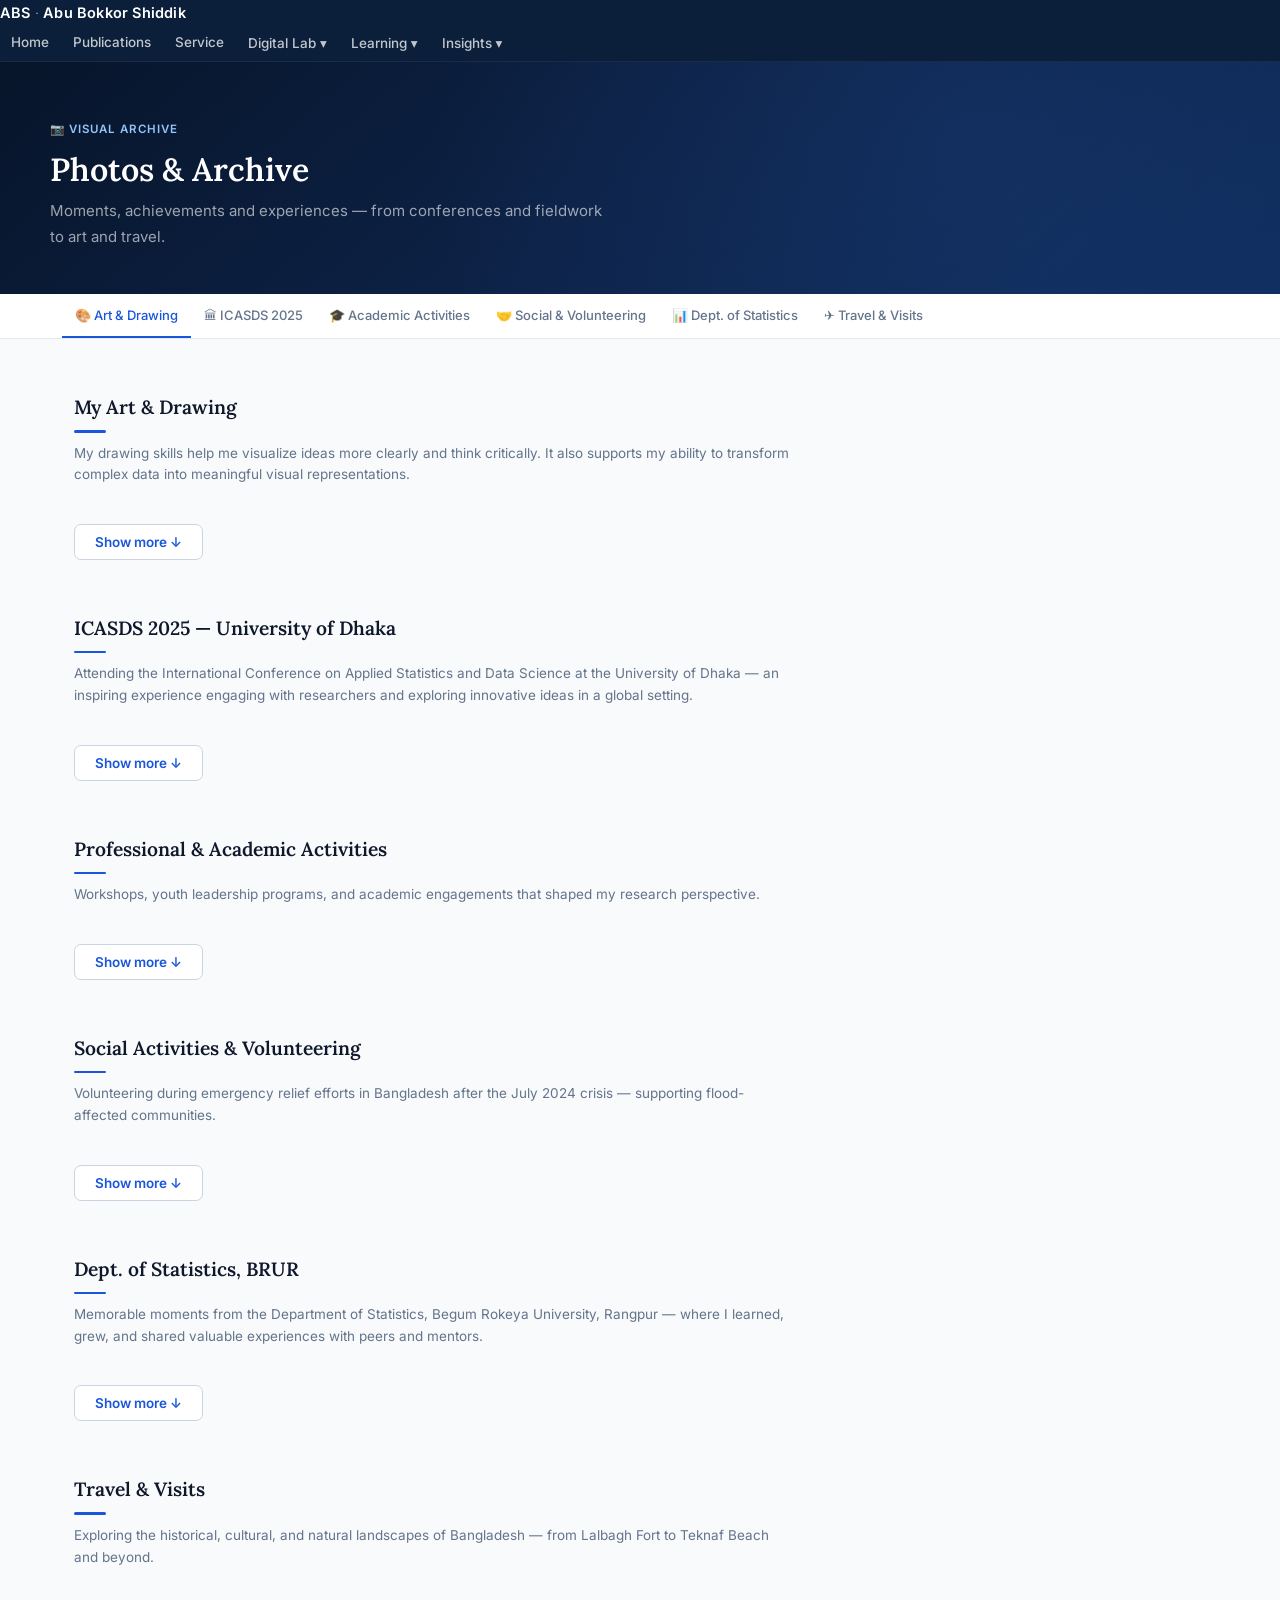
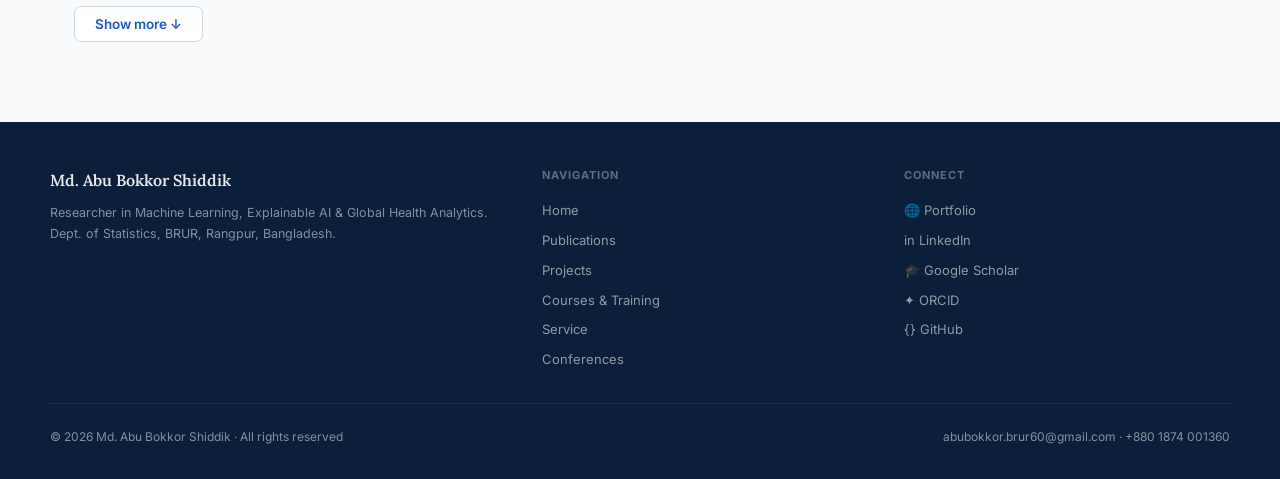
==== archive.html @ c5396ca5 "Update archive.html" ====
<!DOCTYPE html>
<html lang="en">
<head>
  <link rel="icon" type="image/png" href="https://raw.githubusercontent.com/abubokkorshiddik/AbuBokkorShiddik.abs798/main/abslogo.png">
  <link rel="apple-touch-icon" href="https://raw.githubusercontent.com/abubokkorshiddik/AbuBokkorShiddik.abs798/main/abslogo.png">
  <meta charset="UTF-8">
  <meta name="viewport" content="width=device-width, initial-scale=1.0">
  <meta name="description" content="Photos & Archive — Md. Abu Bokkor Shiddik. Moments, achievements and experiences.">
  <title>Archive | Md. Abu Bokkor Shiddik</title>
  <link rel="preconnect" href="https://fonts.googleapis.com">
  <link rel="preconnect" href="https://fonts.gstatic.com" crossorigin>
  <link href="https://fonts.googleapis.com/css2?family=Inter:wght@300;400;500;600;700&family=Lora:ital,wght@0,500;0,600;1,400&display=swap" rel="stylesheet">
  <style>
    *, *::before, *::after { box-sizing: border-box; margin: 0; padding: 0; }
    html { }

    :root {
      --navy: #0b1f3a;
      --blue: #1a56db;
      --blue-hover: #1648c0;
      --sky: #e8f0fe;
      --sky2: #d2e3fc;
      --text: #0f172a;
      --text2: #334155;
      --text3: #64748b;
      --border: #e2e8f0;
      --border2: #cbd5e1;
      --bg: #f8fafc;
      --white: #ffffff;
      --radius: 8px;
      --radius-lg: 14px;
      --shadow-sm: 0 1px 3px rgba(0,0,0,0.06), 0 1px 2px rgba(0,0,0,0.04);
      --shadow: 0 4px 16px rgba(0,0,0,0.08);
    }

    body {
      font-family: 'Inter', system-ui, -apple-system, sans-serif;
      color: var(--text);
      font-size: 15.5px;
      line-height: 1.75;
      background: var(--bg);
    }
    a { color: inherit; text-decoration: none; }

    /* ── NAVBAR ── */
    .navbar { background: var(--navy); position: sticky; top: 0; z-index: 9999; border-bottom: 1px solid rgba(255,255,255,0.06); }
    .nav-bar-inner { max-width: 1180px; margin: auto; padding: 0 24px; display: flex; align-items: center; height: 56px; }
    .nav-brand { font-size: 14.5px; font-weight: 600; color: #fff; letter-spacing: 0.2px; margin-right: auto; white-space: nowrap; }
    .nav-brand span { color: #93c5fd; font-weight: 300; }
    .nav-links { display: flex; align-items: center; gap: 2px; }
    .nav-links > a, .dropbtn {
      color: rgba(255,255,255,0.75); font-size: 13.5px; font-weight: 500; padding: 6px 11px;
      border-radius: 6px; border: none; background: none; cursor: pointer; font-family: inherit;
      transition: background 0.18s, color 0.18s; white-space: nowrap; display: flex; align-items: center; gap: 4px;
    }
    .nav-links > a:hover, .dropbtn:hover { color: #fff; background: rgba(255,255,255,0.09); }
    .dropdown { position: relative; }
    .dropdown-content {
      position: absolute; top: calc(100% + 6px); left: 0; background: #132444;
      border: 1px solid rgba(255,255,255,0.1); border-radius: 10px; min-width: 190px; padding: 6px;
      box-shadow: 0 12px 32px rgba(0,0,0,0.3); opacity: 0; visibility: hidden; transform: translateY(6px);
      transition: opacity 0.2s, transform 0.2s, visibility 0.2s; pointer-events: none; z-index: 9999;
    }
    .dropdown:hover .dropdown-content, .dropdown.active .dropdown-content {
      opacity: 1; visibility: visible; transform: translateY(0); pointer-events: auto;
    }
    .dropdown-content a {
      display: flex; align-items: center; gap: 8px; padding: 8px 12px;
      color: rgba(255,255,255,0.72); font-size: 13px; font-weight: 500; border-radius: 6px;
      transition: background 0.15s, color 0.15s;
    }
    .dropdown-content a:hover { background: rgba(255,255,255,0.08); color: #fff; }
    .hamburger { display: none; flex-direction: column; gap: 5px; background: none; border: none; cursor: pointer; padding: 7px; border-radius: 6px; margin-left: 10px; transition: background 0.2s; }
    .hamburger:hover { background: rgba(255,255,255,0.1); }
    .hamburger span { display: block; width: 21px; height: 2px; background: rgba(255,255,255,0.85); border-radius: 2px; transition: transform 0.28s, opacity 0.28s; }
    .hamburger.open span:nth-child(1) { transform: translateY(7px) rotate(45deg); }
    .hamburger.open span:nth-child(2) { opacity: 0; }
    .hamburger.open span:nth-child(3) { transform: translateY(-7px) rotate(-45deg); }
    .nav-drawer { display: none; background: #0d1c38; border-top: 1px solid rgba(255,255,255,0.07); overflow: hidden; max-height: 0; transition: max-height 0.38s cubic-bezier(0.4,0,0.2,1); }
    .nav-drawer.open { max-height: 700px; }
    .drawer-inner { padding: 8px 0 16px; }
    .drawer-link { display: block; color: rgba(255,255,255,0.78); font-size: 15px; font-weight: 500; padding: 11px 24px; transition: background 0.15s, color 0.15s; }
    .drawer-link:hover { background: rgba(255,255,255,0.06); color: #fff; }
    .drawer-section-label { font-size: 10.5px; font-weight: 700; text-transform: uppercase; letter-spacing: 1.2px; color: rgba(255,255,255,0.3); padding: 14px 24px 4px; }
    .drawer-sub .drawer-link { padding-left: 38px; font-size: 14px; color: rgba(255,255,255,0.58); }
    .drawer-divider { height: 1px; background: rgba(255,255,255,0.06); margin: 4px 0; }
    @media (max-width: 900px) { .nav-links { display: none; } .hamburger { display: flex; } .nav-drawer { display: block; } }

    /* ── PAGE HEADER ── */
    .page-hero {
      background: linear-gradient(140deg, #07152a 0%, #0d2247 50%, #0f2d5c 100%);
      color: white; padding: 52px 24px 44px; position: relative; overflow: hidden;
    }
    .page-hero::before {
      content: ''; position: absolute; inset: 0;
      background: radial-gradient(circle at 75% 30%, rgba(59,130,246,0.1) 0%, transparent 55%);
      pointer-events: none;
    }
    .page-hero-inner { max-width: 1180px; margin: auto; position: relative; }
    .page-hero-label {
      display: inline-flex; align-items: center; gap: 7px;
      font-size: 11.5px; font-weight: 600; letter-spacing: 1px; text-transform: uppercase;
      color: #93c5fd; margin-bottom: 12px;
    }
    .page-hero h1 { font-family: 'Lora', serif; font-size: 2rem; font-weight: 600; line-height: 1.2; margin-bottom: 8px; }
    .page-hero p { font-size: 15px; color: rgba(255,255,255,0.6); max-width: 560px; }

    /* ── TOC TABS ── */
    .toc-bar { background: var(--white); border-bottom: 1px solid var(--border); position: sticky; top: 56px; z-index: 100; }
    .toc-inner { max-width: 1180px; margin: auto; padding: 0 12px; display: flex; gap: 0; overflow-x: auto; scrollbar-width: none; -webkit-overflow-scrolling: touch; }
    .toc-inner::-webkit-scrollbar { display: none; }
    .toc-tab {
      display: inline-flex; align-items: center; gap: 5px; padding: 11px 13px;
      font-size: 13px; font-weight: 500; color: var(--text3); border-bottom: 2.5px solid transparent;
      white-space: nowrap; cursor: pointer; transition: color 0.18s, border-color 0.18s; background: none; border-top: none; border-left: none; border-right: none;
      font-family: inherit; -webkit-tap-highlight-color: transparent; min-height: 44px; user-select: none;
    }
    .toc-tab:hover { color: var(--blue); }
    .toc-tab.active { color: var(--blue); border-bottom-color: var(--blue); }
    @media (max-width: 600px) { .toc-tab { font-size: 11.5px; padding: 10px 10px; gap: 3px; } }

    /* ── MAIN ── */
    .page-body { max-width: 1180px; margin: 0 auto; padding: 0 24px 80px; }

    /* ── SECTION ── */
    .gallery-section { padding: 52px 0 0; }
    .section-head { margin-bottom: 10px; }
    .section-head h2 { font-family: 'Lora', serif; font-size: 1.2rem; font-weight: 600; color: var(--text); position: relative; padding-bottom: 8px; display: inline-block; }
    .section-head h2::after { content: ''; position: absolute; bottom: 0; left: 0; width: 32px; height: 2.5px; background: var(--blue); border-radius: 2px; }
    .section-desc { font-size: 13.5px; color: var(--text3); margin-top: 10px; margin-bottom: 20px; max-width: 720px; line-height: 1.6; }

    /* ── PHOTO GRID ── */
    .photo-grid {
      display: grid;
      grid-template-columns: repeat(4, 1fr);
      gap: 14px;
    }
    @media (max-width: 1024px) { .photo-grid { grid-template-columns: repeat(3, 1fr); } }
    @media (max-width: 700px)  { .photo-grid { grid-template-columns: repeat(2, 1fr); } }
    @media (max-width: 420px)  { .photo-grid { grid-template-columns: 1fr; } }

    /* ── PHOTO CARD ── */
    .photo-card {
      background: var(--white);
      border: 1px solid var(--border);
      border-radius: var(--radius);
      overflow: hidden;
      box-shadow: var(--shadow-sm);
      cursor: pointer;
      transition: transform 0.22s, box-shadow 0.22s, border-color 0.22s;
      /* hidden by default — JS controls visibility */
      display: none;
    }
    .photo-card.visible { display: block; }
    .photo-card:hover { transform: translateY(-3px); box-shadow: var(--shadow); border-color: var(--border2); }

    /* Image wrapper — keeps aspect ratio, shows skeleton while loading */
    .img-wrap {
      position: relative;
      width: 100%;
      padding-top: 72%; /* 4:3 ratio */
      background: #f1f5f9;
      overflow: hidden;
    }
    .img-wrap::before {
      /* skeleton shimmer */
      content: '';
      position: absolute;
      inset: 0;
      background: linear-gradient(90deg, #f1f5f9 25%, #e2e8f0 50%, #f1f5f9 75%);
      background-size: 200% 100%;
      animation: shimmer 1.4s infinite;
      z-index: 1;
    }
    .img-wrap.loaded::before { display: none; }
    @keyframes shimmer { 0% { background-position: 200% 0; } 100% { background-position: -200% 0; } }

    .img-wrap img {
      position: absolute;
      inset: 0;
      width: 100%;
      height: 100%;
      object-fit: cover;
      display: block;
      opacity: 0;
      transition: opacity 0.35s;
      z-index: 2;
    }
    .img-wrap img.loaded { opacity: 1; }

    .photo-caption {
      padding: 10px 12px;
      font-size: 12px;
      color: var(--text3);
      line-height: 1.5;
      border-top: 1px solid var(--border);
    }

    /* ── SHOW MORE BUTTON ── */
    .show-more-wrap { margin-top: 18px; display: flex; align-items: center; gap: 14px; }
    .show-more-btn {
      display: inline-flex; align-items: center; gap: 7px;
      background: var(--white); border: 1px solid var(--border2); color: var(--blue);
      font-size: 13.5px; font-weight: 600; padding: 9px 20px; border-radius: 7px;
      cursor: pointer; font-family: inherit; transition: background 0.18s, border-color 0.18s;
    }
    .show-more-btn:hover { background: var(--sky); border-color: #93c5fd; }
    .photo-count-label { font-size: 12.5px; color: var(--text3); }

    /* ── LIGHTBOX ── */
    #lightbox {
      position: fixed; inset: 0;
      background: rgba(5, 10, 20, 0.96);
      display: none; align-items: center; justify-content: center;
      flex-direction: column; z-index: 99999; padding: 20px;
      backdrop-filter: blur(4px);
    }
    #lightbox.open { display: flex; }
    .lb-img-wrap { position: relative; max-width: min(92vw, 900px); max-height: 80vh; }
    #lightbox-img { display: block; max-width: 100%; max-height: 80vh; border-radius: 10px; object-fit: contain; }
    #lightbox-caption { margin-top: 14px; font-size: 13px; color: rgba(255,255,255,0.55); text-align: center; max-width: 560px; line-height: 1.5; }
    .lb-close {
      position: absolute; top: -14px; right: -14px;
      width: 32px; height: 32px; border-radius: 50%;
      background: rgba(255,255,255,0.12); border: 1px solid rgba(255,255,255,0.2);
      color: #fff; font-size: 15px; font-weight: 600; cursor: pointer;
      display: flex; align-items: center; justify-content: center;
      transition: background 0.18s;
    }
    .lb-close:hover { background: rgba(220,38,38,0.7); }
    .lb-nav {
      position: absolute; top: 50%; transform: translateY(-50%);
      width: 40px; height: 40px; border-radius: 50%;
      background: rgba(255,255,255,0.1); border: 1px solid rgba(255,255,255,0.15);
      color: #fff; font-size: 18px; cursor: pointer; display: flex; align-items: center; justify-content: center;
      transition: background 0.18s;
    }
    .lb-nav:hover { background: rgba(255,255,255,0.2); }
    .lb-prev { left: -56px; }
    .lb-next { right: -56px; }
    @media (max-width: 600px) { .lb-prev { left: 4px; } .lb-next { right: 4px; } .lb-close { top: 4px; right: 4px; position: fixed; } }

    /* ── FOOTER ── */
    footer { background: var(--navy); color: rgba(255,255,255,0.5); padding: 44px 24px 32px; margin-top: 0; }
    .footer-inner { max-width: 1180px; margin: auto; display: grid; grid-template-columns: 1.4fr 1fr 1fr; gap: 36px; padding-bottom: 32px; border-bottom: 1px solid rgba(255,255,255,0.07); }
    .footer-col-title { font-size: 11px; font-weight: 700; text-transform: uppercase; letter-spacing: 1px; color: rgba(255,255,255,0.35); margin-bottom: 14px; }
    .footer-name { font-family: 'Lora', serif; font-size: 16px; font-weight: 600; color: rgba(255,255,255,0.9); margin-bottom: 8px; }
    .footer-desc { font-size: 12.5px; line-height: 1.7; }
    .footer-nav-links, .footer-social-links { display: flex; flex-direction: column; gap: 7px; }
    .footer-nav-links a, .footer-social-links a { font-size: 13px; color: rgba(255,255,255,0.55); transition: color 0.15s; }
    .footer-nav-links a:hover { color: rgba(255,255,255,0.9); }
    .footer-social-links a:hover { color: #93c5fd; }
    .footer-bottom { max-width: 1180px; margin: 22px auto 0; display: flex; justify-content: space-between; align-items: center; flex-wrap: wrap; gap: 8px; }
    .footer-bottom p { font-size: 12px; }
    @media (max-width: 1024px) { .footer-inner { grid-template-columns: 1fr 1fr; } }
    @media (max-width: 600px) { .footer-inner { grid-template-columns: 1fr; } .footer-bottom { flex-direction: column; text-align: center; } }
  </style>
</head>
<body>

<!-- ═══ NAVBAR ═══ -->
<nav class="navbar">
  <div class="nav-inner">
      <div class="nav-brand">
      <a href="contact.html" style="color:white;">
        ABS<span> · </span>Abu Bokkor Shiddik
      </a>
    </div>
    <div class="nav-links">
      <a href="home.html">Home</a>
      <a href="publications.html">Publications</a>
      <a href="service.html">Service</a>
      <div class="dropdown">
        <button class="dropbtn">Digital Lab ▾</button>
        <div class="dropdown-content">
          <a href="projects.html">⚗ Projects</a>
          <a href="data-code.html">💾 Data &amp; Code</a>
          <a href="game.html">🎮 Games</a>
        </div>
      </div>
      <div class="dropdown">
        <button class="dropbtn">Learning ▾</button>
        <div class="dropdown-content">
          <a href="courses.html">🎓 Courses &amp; Training</a>
          <a href="conference-and-workshop.html">🏛 Conferences &amp; Workshops</a>
        </div>
      </div>
      <div class="dropdown">
        <button class="dropbtn">Insights ▾</button>
        <div class="dropdown-content">
          <a href="insights.html">✍ Posts</a>
          <a href="videos.html">▶ Videos</a>
          <a href="archive.html">📷 Photos &amp; Archive</a>
        </div>
      </div>
    </div>
    <button class="hamburger" id="hamburger" aria-label="Toggle menu">
      <span></span><span></span><span></span>
    </button>
  </div>
  <div class="nav-drawer" id="nav-drawer">
    <div class="drawer-inner">
      <a class="drawer-link" href="home.html">Home</a>
      <a class="drawer-link" href="publications.html">Publications</a>
      <a class="drawer-link" href="service.html">Service</a>
      <div class="drawer-div"></div>
      <div class="drawer-sec">Digital Lab</div>
      <div class="drawer-sub">
        <a class="drawer-link" href="projects.html">Projects</a>
        <a class="drawer-link" href="data-code.html">Data &amp; Code</a>
<a class="drawer-link" href="game.html">🎮 Games</a>
        
      </div>
      <div class="drawer-div"></div>
      <div class="drawer-sec">Learning &amp; Events</div>
      <div class="drawer-sub">
        <a class="drawer-link" href="courses.html">Courses &amp; Training</a>
        <a class="drawer-link" href="conference-and-workshop.html">Conferences &amp; Workshops</a>
      </div>
      <div class="drawer-div"></div>
      <div class="drawer-sec">Insights</div>
      <div class="drawer-sub">
        <a class="drawer-link" href="insights.html">Posts</a>
        <a class="drawer-link" href="videos.html">Videos</a>
        <a class="drawer-link" href="archive.html">Photos &amp; Archive</a>
      </div>
    </div>
  </div>
</nav>


<!-- PAGE HERO -->
<div class="page-hero">
  <div class="page-hero-inner">
    <div class="page-hero-label">📷 Visual Archive</div>
    <h1>Photos &amp; Archive</h1>
    <p>Moments, achievements and experiences — from conferences and fieldwork to art and travel.</p>
  </div>
</div>

<!-- TOC TABS -->
<div class="toc-bar">
  <div class="toc-inner">
    <button class="toc-tab active" data-target="art">🎨 Art &amp; Drawing</button>
    <button class="toc-tab" data-target="conference">🏛 ICASDS 2025</button>
    <button class="toc-tab" data-target="academic">🎓 Academic Activities</button>
    <button class="toc-tab" data-target="social">🤝 Social &amp; Volunteering</button>
    <button class="toc-tab" data-target="stat">📊 Dept. of Statistics</button>
    <button class="toc-tab" data-target="travel">✈ Travel &amp; Visits</button>
  </div>
</div>

<!-- LIGHTBOX -->
<div id="lightbox">
  <div class="lb-img-wrap">
    <button class="lb-close" id="lb-close">✕</button>
    <button class="lb-nav lb-prev" id="lb-prev">‹</button>
    <img id="lightbox-img" src="" alt="">
    <button class="lb-nav lb-next" id="lb-next">›</button>
  </div>
  <div id="lightbox-caption"></div>
</div>

<!-- ════ MAIN ════ -->
<div class="page-body">

  <!-- ART -->
  <div class="gallery-section" id="art">
    <div class="section-head"><h2>My Art &amp; Drawing</h2></div>
    <p class="section-desc">My drawing skills help me visualize ideas more clearly and think critically. It also supports my ability to transform complex data into meaningful visual representations.</p>
    <div class="photo-grid" id="grid-art">
      <div class="photo-card" data-src="https://github.com/user-attachments/assets/f58caf27-92bb-40c7-a70c-789c85ff52ac" data-caption="A collection of my artworks presented together, reflecting my creative journey."><div class="img-wrap"><img data-src="https://github.com/user-attachments/assets/f58caf27-92bb-40c7-a70c-789c85ff52ac" alt="Art collection"></div><div class="photo-caption">A collection of my artworks, reflecting my creative journey.</div></div>
      <div class="photo-card" data-src="https://github.com/user-attachments/assets/c17f783c-0836-435f-a81b-85e2973901d8" data-caption="My artworks displayed at an art exhibition, showcasing my passion for visual storytelling."><div class="img-wrap"><img data-src="https://github.com/user-attachments/assets/c17f783c-0836-435f-a81b-85e2973901d8" alt="Art exhibition"></div><div class="photo-caption">Artworks at an exhibition — visual storytelling.</div></div>
      <div class="photo-card" data-src="https://github.com/user-attachments/assets/fa0f9e8d-51b3-4389-af4c-db37f8de9278" data-caption="Interior view of an opera house, focusing on structure and depth."><div class="img-wrap"><img data-src="https://github.com/user-attachments/assets/fa0f9e8d-51b3-4389-af4c-db37f8de9278" alt="Opera house sketch"></div><div class="photo-caption">Opera house interior — structure and depth.</div></div>
      <div class="photo-card" data-src="https://github.com/user-attachments/assets/f1d33453-810b-4374-b11a-6e66a73538db" data-caption="Sketch of the Taj Mahal, inspired by symmetry and architecture."><div class="img-wrap"><img data-src="https://github.com/user-attachments/assets/f1d33453-810b-4374-b11a-6e66a73538db" alt="Taj Mahal sketch"></div><div class="photo-caption">Taj Mahal — symmetry and architecture.</div></div>
      <div class="photo-card" data-src="https://github.com/user-attachments/assets/ed3f8ee7-904f-4d0f-aee5-40188eb6c3a8" data-caption="Street scene inspired by London, capturing urban life."><div class="img-wrap"><img data-src="https://github.com/user-attachments/assets/ed3f8ee7-904f-4d0f-aee5-40188eb6c3a8" alt="London street"></div><div class="photo-caption">London street scene — urban life.</div></div>
      <div class="photo-card" data-src="https://github.com/user-attachments/assets/3e09d7c8-17eb-4053-8111-90a92cae811e" data-caption="Lighthouse symbolizing solitude and waiting."><div class="img-wrap"><img data-src="https://github.com/user-attachments/assets/3e09d7c8-17eb-4053-8111-90a92cae811e" alt="Lighthouse"></div><div class="photo-caption">Lighthouse — solitude and waiting.</div></div>
      <div class="photo-card" data-src="https://github.com/user-attachments/assets/9a516bbb-546d-4bd9-b212-bb05fd2aae56" data-caption="Rural house in Bangladesh beside a river."><div class="img-wrap"><img data-src="https://github.com/user-attachments/assets/9a516bbb-546d-4bd9-b212-bb05fd2aae56" alt="Rural house"></div><div class="photo-caption">Rural house in Bangladesh beside a river.</div></div>
      <div class="photo-card" data-src="https://github.com/user-attachments/assets/961d6556-4a16-4139-9837-0a1316914d14" data-caption="Abandoned house, showing fading memories."><div class="img-wrap"><img data-src="https://github.com/user-attachments/assets/961d6556-4a16-4139-9837-0a1316914d14" alt="Abandoned house"></div><div class="photo-caption">Abandoned house — fading memories.</div></div>
      <div class="photo-card" data-src="https://github.com/user-attachments/assets/f4efa897-dff5-4eec-bae9-d4a6ee5e28db" data-caption="Detailed street lantern focusing on light and shadow."><div class="img-wrap"><img data-src="https://github.com/user-attachments/assets/f4efa897-dff5-4eec-bae9-d4a6ee5e28db" alt="Street lantern"></div><div class="photo-caption">Street lantern — light and shadow.</div></div>
      <div class="photo-card" data-src="https://github.com/user-attachments/assets/300ffcf3-83af-4849-9726-4c182c499856" data-caption="Lighthouse under moonlight, showing calm beauty."><div class="img-wrap"><img data-src="https://github.com/user-attachments/assets/300ffcf3-83af-4849-9726-4c182c499856" alt="Lighthouse moonlight"></div><div class="photo-caption">Lighthouse under moonlight.</div></div>
      <div class="photo-card" data-src="https://github.com/user-attachments/assets/9b467720-8d41-401d-ba9a-0efb037a9b48" data-caption="Hunter's wooden house in a forest, drawn from imagination."><div class="img-wrap"><img data-src="https://github.com/user-attachments/assets/9b467720-8d41-401d-ba9a-0efb037a9b48" alt="Forest house"></div><div class="photo-caption">Hunter's wooden house — drawn from imagination.</div></div>
      <div class="photo-card" data-src="https://github.com/user-attachments/assets/dc4081b3-6d4e-4727-acd5-2b6c735728d8" data-caption="Jatiya Sangsad Bhaban, one of the largest legislative complexes."><div class="img-wrap"><img data-src="https://github.com/user-attachments/assets/dc4081b3-6d4e-4727-acd5-2b6c735728d8" alt="Jatiya Sangsad Bhaban"></div><div class="photo-caption">Jatiya Sangsad Bhaban.</div></div>
      <div class="photo-card" data-src="https://github.com/user-attachments/assets/e73aa1f8-58c8-481c-99db-287185a6d822" data-caption="Art for Pohela Boishakh, using cultural themes."><div class="img-wrap"><img data-src="https://github.com/user-attachments/assets/e73aa1f8-58c8-481c-99db-287185a6d822" alt="Pohela Boishakh art"></div><div class="photo-caption">Art for Pohela Boishakh.</div></div>
      <div class="photo-card" data-src="https://github.com/user-attachments/assets/0f0f38b1-b9f6-42f5-acc7-9bac55480ed1" data-caption="Art competition organized by Bishwa Sahitya Kendra."><div class="img-wrap"><img data-src="https://github.com/user-attachments/assets/0f0f38b1-b9f6-42f5-acc7-9bac55480ed1" alt="Art competition"></div><div class="photo-caption">Art competition — Bishwa Sahitya Kendra.</div></div>
    </div>
    <div class="show-more-wrap">
      <button class="show-more-btn" data-grid="grid-art" data-step="4">Show more ↓</button>
      <span class="photo-count-label" id="count-art"></span>
    </div>
  </div>

  <!-- ICASDS CONFERENCE -->
  <div class="gallery-section" id="conference">
    <div class="section-head"><h2>ICASDS 2025 — University of Dhaka</h2></div>
    <p class="section-desc">Attending the International Conference on Applied Statistics and Data Science at the University of Dhaka — an inspiring experience engaging with researchers and exploring innovative ideas in a global setting.</p>
    <div class="photo-grid" id="grid-conference">
      <div class="photo-card" data-src="https://github.com/user-attachments/assets/a018d3b2-c0d4-4ad9-bf37-0830107b3e78" data-caption="A memorable group photo with fellow participants, capturing the spirit of collaboration."><div class="img-wrap"><img data-src="https://github.com/user-attachments/assets/a018d3b2-c0d4-4ad9-bf37-0830107b3e78" alt="Group photo ICASDS"></div><div class="photo-caption">Group photo — spirit of collaboration.</div></div>
      <div class="photo-card" data-src="https://github.com/user-attachments/assets/7efc5424-1858-4fd5-ba77-dada434175a0" data-caption="With our research team from the Department of Statistics, BRUR."><div class="img-wrap"><img data-src="https://github.com/user-attachments/assets/7efc5424-1858-4fd5-ba77-dada434175a0" alt="Research team BRUR"></div><div class="photo-caption">Research team from Dept. of Statistics, BRUR.</div></div>
      <div class="photo-card" data-src="https://github.com/user-attachments/assets/c2da5c9e-7de5-40c9-8a45-c6d363c8970f" data-caption="Engaging in meaningful discussions and networking with global researchers."><div class="img-wrap"><img data-src="https://github.com/user-attachments/assets/c2da5c9e-7de5-40c9-8a45-c6d363c8970f" alt="Networking"></div><div class="photo-caption">Networking with global researchers.</div></div>
      <div class="photo-card" data-src="https://github.com/user-attachments/assets/efb214e0-1201-4591-b4d8-5a5d71a959bf" data-caption="Thoughtful discussions on diverse research ideas and methodologies."><div class="img-wrap"><img data-src="https://github.com/user-attachments/assets/efb214e0-1201-4591-b4d8-5a5d71a959bf" alt="Research discussion"></div><div class="photo-caption">Discussing research ideas and methodologies.</div></div>
      <div class="photo-card" data-src="https://github.com/user-attachments/assets/7f435a7d-a90f-40b3-a3b9-64446477e85b" data-caption="Presenting research work during the poster session."><div class="img-wrap"><img data-src="https://github.com/user-attachments/assets/7f435a7d-a90f-40b3-a3b9-64446477e85b" alt="Poster session"></div><div class="photo-caption">Poster presentation session.</div></div>
      <div class="photo-card" data-src="https://github.com/user-attachments/assets/78755250-f12d-4de9-8aeb-817db24f2fa7" data-caption="An engaging moment during poster presentation and academic exchange."><div class="img-wrap"><img data-src="https://github.com/user-attachments/assets/78755250-f12d-4de9-8aeb-817db24f2fa7" alt="Academic exchange"></div><div class="photo-caption">Academic exchange at poster presentation.</div></div>
      <div class="photo-card" data-src="https://github.com/user-attachments/assets/dd29ba96-9a6f-429c-ba12-342eaefed77b" data-caption="An engaging moment during poster presentation."><div class="img-wrap"><img data-src="https://github.com/user-attachments/assets/dd29ba96-9a6f-429c-ba12-342eaefed77b" alt="Poster presentation"></div><div class="photo-caption">Poster presentation moment.</div></div>
      <div class="photo-card" data-src="https://github.com/user-attachments/assets/9f9ba732-c817-4ecd-9f1e-d533f48a356a" data-caption="Academic exchange at ICASDS 2025."><div class="img-wrap"><img data-src="https://github.com/user-attachments/assets/9f9ba732-c817-4ecd-9f1e-d533f48a356a" alt="ICASDS exchange"></div><div class="photo-caption">Academic exchange, ICASDS 2025.</div></div>
      <div class="photo-card" data-src="https://github.com/user-attachments/assets/570334a3-2740-40af-95b9-adcfa8160959" data-caption="Poster presentation and academic discussion."><div class="img-wrap"><img data-src="https://github.com/user-attachments/assets/570334a3-2740-40af-95b9-adcfa8160959" alt="Discussion"></div><div class="photo-caption">Poster presentation discussion.</div></div>
      <div class="photo-card" data-src="https://github.com/user-attachments/assets/2c079f2b-8eae-40b9-bd92-96e575381beb" data-caption="Another engaging moment during poster presentation."><div class="img-wrap"><img data-src="https://github.com/user-attachments/assets/2c079f2b-8eae-40b9-bd92-96e575381beb" alt="Poster moment"></div><div class="photo-caption">Poster session — academic atmosphere.</div></div>
      <div class="photo-card" data-src="https://github.com/user-attachments/assets/eb3c1cda-cd2c-46c5-897a-3b9b643ba8a2" data-caption="A photo capturing the collaborative and academic atmosphere."><div class="img-wrap"><img data-src="https://github.com/user-attachments/assets/eb3c1cda-cd2c-46c5-897a-3b9b643ba8a2" alt="Collaborative atmosphere"></div><div class="photo-caption">Collaborative and academic atmosphere.</div></div>
      <div class="photo-card" data-src="https://github.com/user-attachments/assets/b0e51715-6a58-4794-9f58-bcb0750b836b" data-caption="Team photo from the second day of the conference."><div class="img-wrap"><img data-src="https://github.com/user-attachments/assets/b0e51715-6a58-4794-9f58-bcb0750b836b" alt="Team day 2"></div><div class="photo-caption">Team photo — Day 2 of conference.</div></div>
      <div class="photo-card" data-src="https://github.com/user-attachments/assets/f55af88c-7a1b-45da-b818-a72ff41db51c" data-caption="One of my research abstracts, showcasing my academic work."><div class="img-wrap"><img data-src="https://github.com/user-attachments/assets/f55af88c-7a1b-45da-b818-a72ff41db51c" alt="Research abstract"></div><div class="photo-caption">Research abstract — academic contributions.</div></div>
      <div class="photo-card" data-src="https://github.com/user-attachments/assets/d4d9ef76-4953-4a1a-96cd-44d080e64283" data-caption="A second abstract representing my continued research contributions."><div class="img-wrap"><img data-src="https://github.com/user-attachments/assets/d4d9ef76-4953-4a1a-96cd-44d080e64283" alt="Second abstract"></div><div class="photo-caption">Second research abstract.</div></div>
      <div class="photo-card" data-src="https://github.com/user-attachments/assets/a5c31d33-9e51-4290-b4fc-b66eef6e2a92" data-caption="Preparation of my research poster for presentation at the conference."><div class="img-wrap"><img data-src="https://github.com/user-attachments/assets/a5c31d33-9e51-4290-b4fc-b66eef6e2a92" alt="Poster preparation"></div><div class="photo-caption">Research poster preparation.</div></div>
    </div>
    <div class="show-more-wrap">
      <button class="show-more-btn" data-grid="grid-conference" data-step="4">Show more ↓</button>
      <span class="photo-count-label" id="count-conference"></span>
    </div>
  </div>

  <!-- ACADEMIC ACTIVITIES -->
  <div class="gallery-section" id="academic">
    <div class="section-head"><h2>Professional &amp; Academic Activities</h2></div>
    <p class="section-desc">Workshops, youth leadership programs, and academic engagements that shaped my research perspective.</p>
    <div class="photo-grid" id="grid-academic">
      <div class="photo-card" data-src="https://github.com/user-attachments/assets/7f6bdf1c-4424-4a75-98a7-4a4f0914644f" data-caption="A Workshop on Promotion of Research in Higher Studies."><div class="img-wrap"><img data-src="https://github.com/user-attachments/assets/7f6bdf1c-4424-4a75-98a7-4a4f0914644f" alt="Research workshop"></div><div class="photo-caption">Workshop on Promotion of Research in Higher Studies.</div></div>
      <div class="photo-card" data-src="https://github.com/user-attachments/assets/93fad93f-567c-4d7e-9ac7-ba3fca77aa4c" data-caption="Youth leadership training by Youth Ending Hunger."><div class="img-wrap"><img data-src="https://github.com/user-attachments/assets/93fad93f-567c-4d7e-9ac7-ba3fca77aa4c" alt="Youth leadership"></div><div class="photo-caption">Youth leadership training — Youth Ending Hunger.</div></div>
      <div class="photo-card" data-src="https://github.com/user-attachments/assets/bbdafaab-8a72-489c-b9bd-cbd208231319" data-caption="Youth leadership training by Youth Ending Hunger."><div class="img-wrap"><img data-src="https://github.com/user-attachments/assets/bbdafaab-8a72-489c-b9bd-cbd208231319" alt="Youth training"></div><div class="photo-caption">Youth Ending Hunger leadership training.</div></div>
      <div class="photo-card" data-src="https://github.com/user-attachments/assets/de305c55-02ba-466c-b9e2-4fb2a57e477e" data-caption="Youth leadership training by Youth Ending Hunger."><div class="img-wrap"><img data-src="https://github.com/user-attachments/assets/de305c55-02ba-466c-b9e2-4fb2a57e477e" alt="Youth training"></div><div class="photo-caption">Youth Ending Hunger — leadership training session.</div></div>
      <div class="photo-card" data-src="https://github.com/user-attachments/assets/729e6e26-3ebf-4add-ae6f-7e0e6fa45e6d" data-caption="Youth Ending Hunger program."><div class="img-wrap"><img data-src="https://github.com/user-attachments/assets/729e6e26-3ebf-4add-ae6f-7e0e6fa45e6d" alt="Youth program"></div><div class="photo-caption">Youth Ending Hunger program.</div></div>
      <div class="photo-card" data-src="https://github.com/user-attachments/assets/b080aa6e-aa71-4012-a258-a99a72cae32b" data-caption="Discussion on Human Rights between Youth Ending Hunger and German Embassy."><div class="img-wrap"><img data-src="https://github.com/user-attachments/assets/b080aa6e-aa71-4012-a258-a99a72cae32b" alt="Human rights discussion"></div><div class="photo-caption">Human Rights discussion — Youth Ending Hunger &amp; German Embassy.</div></div>
      <div class="photo-card" data-src="https://github.com/user-attachments/assets/4752bacc-1d32-44d4-96dc-97d24aad6dc1" data-caption="Human Rights discussion between Youth Ending Hunger and German Embassy."><div class="img-wrap"><img data-src="https://github.com/user-attachments/assets/4752bacc-1d32-44d4-96dc-97d24aad6dc1" alt="German Embassy discussion"></div><div class="photo-caption">Youth Ending Hunger &amp; German Embassy — Human Rights.</div></div>
      <div class="photo-card" data-src="https://github.com/user-attachments/assets/415b0c60-a8d8-47c5-9505-9826b95f1bd1" data-caption="International Conference on Postcolonial History, Language and Literature."><div class="img-wrap"><img data-src="https://github.com/user-attachments/assets/415b0c60-a8d8-47c5-9505-9826b95f1bd1" alt="Postcolonial conference"></div><div class="photo-caption">Int'l Conference on Postcolonial History, Language &amp; Literature.</div></div>
    </div>
    <div class="show-more-wrap">
      <button class="show-more-btn" data-grid="grid-academic" data-step="4">Show more ↓</button>
      <span class="photo-count-label" id="count-academic"></span>
    </div>
  </div>

  <!-- SOCIAL -->
  <div class="gallery-section" id="social">
    <div class="section-head"><h2>Social Activities &amp; Volunteering</h2></div>
    <p class="section-desc">Volunteering during emergency relief efforts in Bangladesh after the July 2024 crisis — supporting flood-affected communities.</p>
    <div class="photo-grid" id="grid-social">
      <div class="photo-card" data-src="https://github.com/user-attachments/assets/a8f66ac1-c242-41a8-a209-961fda9dcd9e" data-caption="Volunteering during emergency relief efforts in Bangladesh after the July 2024 crisis."><div class="img-wrap"><img data-src="https://github.com/user-attachments/assets/a8f66ac1-c242-41a8-a209-961fda9dcd9e" alt="Volunteering"></div><div class="photo-caption">Emergency relief volunteering — July 2024 crisis.</div></div>
      <div class="photo-card" data-src="https://github.com/user-attachments/assets/fae3e2a9-6661-4962-905f-b05744bfa9b4" data-caption="Working with fellow volunteers to support people affected by flooding."><div class="img-wrap"><img data-src="https://github.com/user-attachments/assets/fae3e2a9-6661-4962-905f-b05744bfa9b4" alt="Flood support"></div><div class="photo-caption">Supporting flood-affected people with volunteers.</div></div>
      <div class="photo-card" data-src="https://github.com/user-attachments/assets/c1941e72-abb4-42ee-9c67-0220c298af00" data-caption="Preparing relief materials for distribution among flood-affected communities."><div class="img-wrap"><img data-src="https://github.com/user-attachments/assets/c1941e72-abb4-42ee-9c67-0220c298af00" alt="Relief materials"></div><div class="photo-caption">Preparing relief materials for distribution.</div></div>
      <div class="photo-card" data-src="https://github.com/user-attachments/assets/4635fb6a-6df6-43c9-be56-a7ec0f8f4a60" data-caption="Flood-affected area showing the impact of natural disaster."><div class="img-wrap"><img data-src="https://github.com/user-attachments/assets/4635fb6a-6df6-43c9-be56-a7ec0f8f4a60" alt="Flood area"></div><div class="photo-caption">Flood-affected area — impact of natural disaster.</div></div>
      <div class="photo-card" data-src="https://github.com/user-attachments/assets/3d172afc-cb79-4b9d-927f-06291c38b2d4" data-caption="Another view of the flood-affected area."><div class="img-wrap"><img data-src="https://github.com/user-attachments/assets/3d172afc-cb79-4b9d-927f-06291c38b2d4" alt="Flood view"></div><div class="photo-caption">Flood-affected area — natural disaster impact.</div></div>
    </div>
    <div class="show-more-wrap">
      <button class="show-more-btn" data-grid="grid-social" data-step="4">Show more ↓</button>
      <span class="photo-count-label" id="count-social"></span>
    </div>
  </div>

  <!-- DEPT OF STATISTICS -->
  <div class="gallery-section" id="stat">
    <div class="section-head"><h2>Dept. of Statistics, BRUR</h2></div>
    <p class="section-desc">Memorable moments from the Department of Statistics, Begum Rokeya University, Rangpur — where I learned, grew, and shared valuable experiences with peers and mentors.</p>
    <div class="photo-grid" id="grid-stat">
      <div class="photo-card" data-src="https://github.com/user-attachments/assets/f2ff218d-4f7b-4ec9-a1a9-dbf797734a51" data-caption="A memorable photoshoot in the Department of Statistics, BRUR."><div class="img-wrap"><img data-src="https://github.com/user-attachments/assets/f2ff218d-4f7b-4ec9-a1a9-dbf797734a51" alt="Dept photoshoot"></div><div class="photo-caption">Dept. of Statistics, BRUR — memorable photoshoot.</div></div>
      <div class="photo-card" data-src="https://github.com/user-attachments/assets/bfa3110e-b202-4d22-aa4d-06bc37d635eb" data-caption="Group photoshoot after a successful presentation with my team and course instructor."><div class="img-wrap"><img data-src="https://github.com/user-attachments/assets/bfa3110e-b202-4d22-aa4d-06bc37d635eb" alt="Group photoshoot"></div><div class="photo-caption">Group photo after successful presentation with team and instructor.</div></div>
      <div class="photo-card" data-src="https://github.com/user-attachments/assets/843323aa-a195-4259-8e94-fa848df2e2c6" data-caption="Confident presentation on Explainable Artificial Intelligence."><div class="img-wrap"><img data-src="https://github.com/user-attachments/assets/843323aa-a195-4259-8e94-fa848df2e2c6" alt="XAI presentation"></div><div class="photo-caption">Presentation on Explainable Artificial Intelligence.</div></div>
      <div class="photo-card" data-src="https://github.com/user-attachments/assets/9c6ff761-47b6-4228-8316-1ac344166c99" data-caption="Presenting my published research in the classroom."><div class="img-wrap"><img data-src="https://github.com/user-attachments/assets/9c6ff761-47b6-4228-8316-1ac344166c99" alt="Classroom research"></div><div class="photo-caption">Presenting published research in the classroom.</div></div>
      <div class="photo-card" data-src="https://github.com/user-attachments/assets/01fd56db-7701-4dee-b967-5155065bbc56" data-caption="Another moment presenting my research work."><div class="img-wrap"><img data-src="https://github.com/user-attachments/assets/01fd56db-7701-4dee-b967-5155065bbc56" alt="Research presentation"></div><div class="photo-caption">Continuous academic engagement — research presentation.</div></div>
      <div class="photo-card" data-src="https://github.com/user-attachments/assets/997320fa-539d-4457-bf57-d00dacd62116" data-caption="Participating in a cultural event, reciting the poem Dhumketu."><div class="img-wrap"><img data-src="https://github.com/user-attachments/assets/997320fa-539d-4457-bf57-d00dacd62116" alt="Cultural event"></div><div class="photo-caption">Cultural event — reciting the poem "Dhumketu".</div></div>
      <div class="photo-card" data-src="https://github.com/user-attachments/assets/d73e54f8-fab5-4288-a230-0d8ba0d5a7dd" data-caption="Cultural performance moment — celebrating literature and heritage."><div class="img-wrap"><img data-src="https://github.com/user-attachments/assets/d73e54f8-fab5-4288-a230-0d8ba0d5a7dd" alt="Cultural performance"></div><div class="photo-caption">Cultural performance — literature and heritage.</div></div>
      <div class="photo-card" data-src="https://github.com/user-attachments/assets/2bd0a9a0-a1c2-497b-8fd5-65060170a80a" data-caption="Group photo with seniors and peers from the Department of Statistics, BRUR."><div class="img-wrap"><img data-src="https://github.com/user-attachments/assets/2bd0a9a0-a1c2-497b-8fd5-65060170a80a" alt="Dept group photo"></div><div class="photo-caption">Group photo — Dept. of Statistics, BRUR seniors and peers.</div></div>
      <div class="photo-card" data-src="https://github.com/user-attachments/assets/7c9ee783-2a3d-4cd0-8cd9-0a89bb4c7073" data-caption="Attending a seminar on higher study and career opportunities in the USA."><div class="img-wrap"><img data-src="https://github.com/user-attachments/assets/7c9ee783-2a3d-4cd0-8cd9-0a89bb4c7073" alt="USA seminar"></div><div class="photo-caption">Seminar on higher study &amp; career opportunities in the USA.</div></div>
      <div class="photo-card" data-src="https://github.com/user-attachments/assets/c9bb19cf-d843-4bcd-8b3e-e3d7dbc249e5" data-caption="Preparing presentation slides on Correlation Analysis."><div class="img-wrap"><img data-src="https://github.com/user-attachments/assets/c9bb19cf-d843-4bcd-8b3e-e3d7dbc249e5" alt="Correlation analysis"></div><div class="photo-caption">Preparing slides on Correlation Analysis with team.</div></div>
      <div class="photo-card" data-src="https://github.com/user-attachments/assets/be242ba6-c5d1-4808-b6ed-61e5842bc48f" data-caption="Observing Victory Day of Bangladesh with the Department."><div class="img-wrap"><img data-src="https://github.com/user-attachments/assets/be242ba6-c5d1-4808-b6ed-61e5842bc48f" alt="Victory Day"></div><div class="photo-caption">Victory Day of Bangladesh — Dept. of Statistics.</div></div>
      <div class="photo-card" data-src="https://github.com/user-attachments/assets/1aa9cffc-12f6-4040-879f-26b5a23cbc50" data-caption="Group photo after final viva voce."><div class="img-wrap"><img data-src="https://github.com/user-attachments/assets/1aa9cffc-12f6-4040-879f-26b5a23cbc50" alt="Viva voce"></div><div class="photo-caption">Group photo after final viva voce — semester completion.</div></div>
      <div class="photo-card" data-src="https://github.com/user-attachments/assets/b1afb243-1f75-4a86-bb9e-e2def7745196" data-caption="Team photo after presentation on Introduction to Computer."><div class="img-wrap"><img data-src="https://github.com/user-attachments/assets/b1afb243-1f75-4a86-bb9e-e2def7745196" alt="Computer presentation"></div><div class="photo-caption">Team photo — Introduction to Computer presentation.</div></div>
    </div>
    <div class="show-more-wrap">
      <button class="show-more-btn" data-grid="grid-stat" data-step="4">Show more ↓</button>
      <span class="photo-count-label" id="count-stat"></span>
    </div>
  </div>

  <!-- TRAVEL -->
  <div class="gallery-section" id="travel">
    <div class="section-head"><h2>Travel &amp; Visits</h2></div>
    <p class="section-desc">Exploring the historical, cultural, and natural landscapes of Bangladesh — from Lalbagh Fort to Teknaf Beach and beyond.</p>
    <div class="photo-grid" id="grid-travel">
      <div class="photo-card" data-src="https://github.com/user-attachments/assets/fe721e9b-b87c-4330-9d05-257eba86a648" data-caption="Lalbagh Fort — iconic 17th-century Mughal palace-fortress in Old Dhaka."><div class="img-wrap"><img data-src="https://github.com/user-attachments/assets/fe721e9b-b87c-4330-9d05-257eba86a648" alt="Lalbagh Fort"></div><div class="photo-caption">Lalbagh Fort — Mughal palace-fortress, Old Dhaka.</div></div>
      <div class="photo-card" data-src="https://github.com/user-attachments/assets/84585753-e922-4e28-ac26-aeba853917f5" data-caption="Train journey experience across Bangladesh."><div class="img-wrap"><img data-src="https://github.com/user-attachments/assets/84585753-e922-4e28-ac26-aeba853917f5" alt="Train journey"></div><div class="photo-caption">Train journey experience.</div></div>
      <div class="photo-card" data-src="https://github.com/user-attachments/assets/ba9ab228-7544-4e87-b325-5d28561608da" data-caption="Teknaf Beach — southernmost beach in Bangladesh."><div class="img-wrap"><img data-src="https://github.com/user-attachments/assets/ba9ab228-7544-4e87-b325-5d28561608da" alt="Teknaf Beach"></div><div class="photo-caption">Teknaf Beach — southernmost beach of Bangladesh.</div></div>
      <div class="photo-card" data-src="https://github.com/user-attachments/assets/a47b7229-885a-41b7-bfa0-07c81f441852" data-caption="National Martyrs' Memorial in Savar."><div class="img-wrap"><img data-src="https://github.com/user-attachments/assets/a47b7229-885a-41b7-bfa0-07c81f441852" alt="Martyrs Memorial"></div><div class="photo-caption">National Martyrs' Memorial, Savar — 1971 liberation war.</div></div>
      <div class="photo-card" data-src="https://github.com/user-attachments/assets/a709f82a-8322-4bc8-b295-bd5290d525d5" data-caption="Rayerbazar Martyred Intellectuals Memorial."><div class="img-wrap"><img data-src="https://github.com/user-attachments/assets/a709f82a-8322-4bc8-b295-bd5290d525d5" alt="Rayerbazar memorial"></div><div class="photo-caption">Rayerbazar Martyred Intellectuals Memorial.</div></div>
      <div class="photo-card" data-src="https://github.com/user-attachments/assets/2ca33777-cbba-4e31-80d5-3016c3fd968f" data-caption="Curzon Hall at the University of Dhaka."><div class="img-wrap"><img data-src="https://github.com/user-attachments/assets/2ca33777-cbba-4e31-80d5-3016c3fd968f" alt="Curzon Hall"></div><div class="photo-caption">Curzon Hall — University of Dhaka landmark.</div></div>
      <div class="photo-card" data-src="https://github.com/user-attachments/assets/a7eb48ed-89cf-41cd-b962-e09fea0c91a3" data-caption="Patgram Railway Station — transport hub in northern Bangladesh."><div class="img-wrap"><img data-src="https://github.com/user-attachments/assets/a7eb48ed-89cf-41cd-b962-e09fea0c91a3" alt="Patgram station"></div><div class="photo-caption">Patgram Railway Station — northern Bangladesh.</div></div>
      <div class="photo-card" data-src="https://github.com/user-attachments/assets/8038f628-e10c-4828-9f27-dbfbebb437e4" data-caption="Burimari Railway Station — connects to the Burimari land port."><div class="img-wrap"><img data-src="https://github.com/user-attachments/assets/8038f628-e10c-4828-9f27-dbfbebb437e4" alt="Burimari station"></div><div class="photo-caption">Burimari Railway Station — Burimari land port.</div></div>
      <div class="photo-card" data-src="https://github.com/user-attachments/assets/5883673f-3369-46f2-8dd4-6bc8c0df1e3b" data-caption="Angarpota enclave — historically important after the land boundary agreement."><div class="img-wrap"><img data-src="https://github.com/user-attachments/assets/5883673f-3369-46f2-8dd4-6bc8c0df1e3b" alt="Angarpota enclave"></div><div class="photo-caption">Angarpota enclave — land boundary agreement landmark.</div></div>
      <div class="photo-card" data-src="https://github.com/user-attachments/assets/5aef2c89-f0c9-469e-9602-e50b3b7ac460" data-caption="Tin Bigha Corridor — 24-hour connection between Bangladesh mainland and enclaves."><div class="img-wrap"><img data-src="https://github.com/user-attachments/assets/5aef2c89-f0c9-469e-9602-e50b3b7ac460" alt="Tin Bigha Corridor"></div><div class="photo-caption">Tin Bigha Corridor — mainland-enclave connection.</div></div>
      <div class="photo-card" data-src="https://github.com/user-attachments/assets/9764d598-4ed2-47d6-9bcd-c39db81e1bb5" data-caption="Burimari Land Port — key international border crossing."><div class="img-wrap"><img data-src="https://github.com/user-attachments/assets/9764d598-4ed2-47d6-9bcd-c39db81e1bb5" alt="Burimari land port"></div><div class="photo-caption">Burimari Land Port — international border crossing.</div></div>
      <div class="photo-card" data-src="https://github.com/user-attachments/assets/537f33d6-6082-4fbc-a3c3-bb04947f8c43" data-caption="Nilphamari Railway Station — one of the oldest in Bangladesh."><div class="img-wrap"><img data-src="https://github.com/user-attachments/assets/537f33d6-6082-4fbc-a3c3-bb04947f8c43" alt="Nilphamari station"></div><div class="photo-caption">Nilphamari Railway Station — one of Bangladesh's oldest.</div></div>
      <div class="photo-card" data-src="https://github.com/user-attachments/assets/d7c7f407-f8f4-41e8-ad47-bb513d0624b0" data-caption="Nilphamari Railway Station overview."><div class="img-wrap"><img data-src="https://github.com/user-attachments/assets/d7c7f407-f8f4-41e8-ad47-bb513d0624b0" alt="Nilphamari overview"></div><div class="photo-caption">Nilphamari Railway Station overview.</div></div>
      <div class="photo-card" data-src="https://github.com/user-attachments/assets/dda74b63-bcb2-4aa3-a03d-8e0b52ce9387" data-caption="An old historic house in Nilphamari."><div class="img-wrap"><img data-src="https://github.com/user-attachments/assets/dda74b63-bcb2-4aa3-a03d-8e0b52ce9387" alt="Old house Nilphamari"></div><div class="photo-caption">Old house — Nilphamari.</div></div>
      <div class="photo-card" data-src="https://github.com/user-attachments/assets/5a4022b6-2e52-47d7-9a81-87a5028802a4" data-caption="Nilsagar — famous lake known for migratory birds."><div class="img-wrap"><img data-src="https://github.com/user-attachments/assets/5a4022b6-2e52-47d7-9a81-87a5028802a4" alt="Nilsagar lake"></div><div class="photo-caption">Nilsagar — famous lake for migratory birds.</div></div>
      <div class="photo-card" data-src="https://github.com/user-attachments/assets/83d73289-1aab-4590-882c-3b04f48680e6" data-caption="Shah Sultan Balkhi Mahisawar Mazar — historic site in Bogura."><div class="img-wrap"><img data-src="https://github.com/user-attachments/assets/83d73289-1aab-4590-882c-3b04f48680e6" alt="Bogura mazar"></div><div class="photo-caption">Shah Sultan Balkhi Mahisawar Mazar, Bogura.</div></div>
      <div class="photo-card" data-src="https://github.com/user-attachments/assets/be2f74ea-253b-4434-8b19-283f1f405e0c" data-caption="University of Barishal — scenic public university."><div class="img-wrap"><img data-src="https://github.com/user-attachments/assets/be2f74ea-253b-4434-8b19-283f1f405e0c" alt="Barishal University"></div><div class="photo-caption">University of Barishal — scenic campus.</div></div>
      <div class="photo-card" data-src="https://github.com/user-attachments/assets/c52d8bfc-b85d-4105-85ca-b3e807b244fb" data-caption="Padma River in Rajshahi — peaceful and scenic."><div class="img-wrap"><img data-src="https://github.com/user-attachments/assets/c52d8bfc-b85d-4105-85ca-b3e807b244fb" alt="Padma River"></div><div class="photo-caption">Padma River, Rajshahi — peaceful and scenic.</div></div>
      <div class="photo-card" data-src="https://github.com/user-attachments/assets/4cdc46d0-a7f0-4d6f-8850-3ad31b54b63b" data-caption="Parbatipur Junction — historic railway hub."><div class="img-wrap"><img data-src="https://github.com/user-attachments/assets/4cdc46d0-a7f0-4d6f-8850-3ad31b54b63b" alt="Parbatipur Junction"></div><div class="photo-caption">Parbatipur Junction — historic railway hub.</div></div>
      <div class="photo-card" data-src="https://github.com/user-attachments/assets/b34857c1-e946-44db-8700-c295b7605cfc" data-caption="Kantajew Temple — famous for terracotta art."><div class="img-wrap"><img data-src="https://github.com/user-attachments/assets/b34857c1-e946-44db-8700-c295b7605cfc" alt="Kantajew Temple"></div><div class="photo-caption">Kantajew Temple — terracotta art and historic beauty.</div></div>
      <div class="photo-card" data-src="https://github.com/user-attachments/assets/2a78a512-f78a-4ba8-9be4-f95bad0bc7b0" data-caption="Ramsagar National Park — popular picnic and historic destination."><div class="img-wrap"><img data-src="https://github.com/user-attachments/assets/2a78a512-f78a-4ba8-9be4-f95bad0bc7b0" alt="Ramsagar"></div><div class="photo-caption">Ramsagar National Park — popular historic destination.</div></div>
      <div class="photo-card" data-src="https://github.com/user-attachments/assets/9f22b181-a9c7-424f-9b3f-cbceff42e7d2" data-caption="Singra National Park — known for biodiversity."><div class="img-wrap"><img data-src="https://github.com/user-attachments/assets/9f22b181-a9c7-424f-9b3f-cbceff42e7d2" alt="Singra National Park"></div><div class="photo-caption">Singra National Park — biodiversity and natural forest.</div></div>
      <div class="photo-card" data-src="https://github.com/user-attachments/assets/2bf51026-1fdd-487a-94a9-49eeb891224b" data-caption="Banglabandha — northernmost border point of Bangladesh."><div class="img-wrap"><img data-src="https://github.com/user-attachments/assets/2bf51026-1fdd-487a-94a9-49eeb891224b" alt="Banglabandha"></div><div class="photo-caption">Banglabandha — northernmost border point of Bangladesh.</div></div>
    </div>
    <div class="show-more-wrap">
      <button class="show-more-btn" data-grid="grid-travel" data-step="4">Show more ↓</button>
      <span class="photo-count-label" id="count-travel"></span>
    </div>
  </div>

</div><!-- /page-body -->

<!-- FOOTER -->
<footer>
  <div class="footer-inner">
    <div>
      <div class="footer-name">Md. Abu Bokkor Shiddik</div>
      <p class="footer-desc">Researcher in Machine Learning, Explainable AI &amp; Global Health Analytics. Dept. of Statistics, BRUR, Rangpur, Bangladesh.</p>
    </div>
    <div>
      <div class="footer-col-title">Navigation</div>
      <div class="footer-nav-links">
        <a href="home.html">Home</a>
        <a href="publications.html">Publications</a>
        <a href="projects.html">Projects</a>
        <a href="courses.html">Courses &amp; Training</a>
        <a href="service.html">Service</a>
        <a href="conference-and-workshop.html">Conferences</a>
      </div>
    </div>
    <div>
      <div class="footer-col-title">Connect</div>
      <div class="footer-social-links">
        <a href="https://abubokkorshiddik.github.io/AbuBokkorShiddik.abs798/home" target="_blank">🌐 Portfolio</a>
        <a href="https://www.linkedin.com/in/abu-bokkor-shiddik-abs798/" target="_blank">in LinkedIn</a>
        <a href="https://scholar.google.com/citations?user=JWeBd3IAAAAJ" target="_blank">🎓 Google Scholar</a>
        <a href="https://orcid.org/0009-0002-0424-446X" target="_blank">✦ ORCID</a>
        <a href="https://github.com/abubokkorshiddik" target="_blank">&#123;&#125; GitHub</a>
      </div>
    </div>
  </div>
  <div class="footer-bottom">
    <p>© 2026 Md. Abu Bokkor Shiddik · All rights reserved</p>
    <p>abubokkor.brur60@gmail.com · +880 1874 001360</p>
  </div>
</footer>

<script>
/* ── INTERSECTION OBSERVER LAZY LOADER ──
   Images only load when they scroll into view.
   Uses data-src → src swap + skeleton shimmer. */
const imgObserver = new IntersectionObserver((entries, obs) => {
  entries.forEach(entry => {
    if (!entry.isIntersecting) return;
    const img = entry.target;
    const wrap = img.closest('.img-wrap');
    img.src = img.dataset.src;
    img.onload = () => {
      img.classList.add('loaded');
      if (wrap) wrap.classList.add('loaded');
    };
    img.onerror = () => {
      img.classList.add('loaded');
      if (wrap) wrap.classList.add('loaded');
    };
    obs.unobserve(img);
  });
}, { rootMargin: '200px 0px' }); /* start loading 200px before visible */

/* ── SHOW / HIDE CARDS ──
   Reveals cards in batches of `step`. Only registers
   newly visible cards with the lazy loader. */
const INITIAL = 4;
const gridStates = {};

function initGrid(gridId) {
  const grid = document.getElementById(gridId);
  if (!grid) return;
  const cards = Array.from(grid.querySelectorAll('.photo-card'));
  gridStates[gridId] = { cards, shown: 0 };
  /* show initial batch */
  showBatch(gridId, INITIAL);
  updateCountLabel(gridId);
}

function showBatch(gridId, count) {
  const state = gridStates[gridId];
  if (!state) return;
  const end = Math.min(state.shown + count, state.cards.length);
  for (let i = state.shown; i < end; i++) {
    const card = state.cards[i];
    card.classList.add('visible');
    /* register lazy load for this card's img */
    const img = card.querySelector('img[data-src]');
    if (img && !img.src) imgObserver.observe(img);
  }
  state.shown = end;
  updateCountLabel(gridId);
}

function updateCountLabel(gridId) {
  const state = gridStates[gridId];
  if (!state) return;
  const labelId = 'count-' + gridId.replace('grid-', '');
  const label = document.getElementById(labelId);
  if (label) label.textContent = state.shown + ' / ' + state.cards.length + ' photos';

  /* hide button if all shown */
  const btn = document.querySelector(`[data-grid="${gridId}"]`);
  if (!btn) return;
  if (state.shown >= state.cards.length) {
    btn.textContent = 'Show less ↑';
    btn.dataset.mode = 'collapse';
  } else {
    btn.textContent = 'Show more ↓';
    btn.dataset.mode = 'expand';
  }
}

document.querySelectorAll('.show-more-btn').forEach(btn => {
  btn.addEventListener('click', () => {
    const gridId = btn.dataset.grid;
    const step = parseInt(btn.dataset.step) || 4;
    const state = gridStates[gridId];
    if (!state) return;
    if (btn.dataset.mode === 'collapse') {
      /* hide all but first batch */
      state.cards.forEach((c, i) => { if (i >= INITIAL) c.classList.remove('visible'); });
      state.shown = INITIAL;
      updateCountLabel(gridId);
      /* scroll back to section */
      const grid = document.getElementById(gridId);
      if (grid) grid.closest('.gallery-section').scrollIntoView({ behavior: 'smooth', block: 'start' });
    } else {
      showBatch(gridId, step);
    }
  });
});

/* ── LIGHTBOX ── */
let lbImages = [];
let lbIndex = 0;

function openLightbox(card) {
  const section = card.closest('.photo-grid');
  lbImages = Array.from(section.querySelectorAll('.photo-card.visible'));
  lbIndex = lbImages.indexOf(card);
  showLbImage(lbIndex);
  document.getElementById('lightbox').classList.add('open');
  document.body.style.overflow = 'hidden';
}

function showLbImage(idx) {
  const card = lbImages[idx];
  if (!card) return;
  const dataSrc = card.dataset.src;
  const caption = card.dataset.caption || '';
  document.getElementById('lightbox-img').src = dataSrc;
  document.getElementById('lightbox-caption').textContent = caption;
  lbIndex = idx;
}

function closeLightbox() {
  document.getElementById('lightbox').classList.remove('open');
  document.body.style.overflow = '';
}

document.getElementById('lb-close').onclick = closeLightbox;
document.getElementById('lb-prev').onclick = () => { if (lbIndex > 0) showLbImage(lbIndex - 1); };
document.getElementById('lb-next').onclick = () => { if (lbIndex < lbImages.length - 1) showLbImage(lbIndex + 1); };
document.getElementById('lightbox').addEventListener('click', e => { if (e.target === e.currentTarget) closeLightbox(); });
document.addEventListener('keydown', e => {
  if (!document.getElementById('lightbox').classList.contains('open')) return;
  if (e.key === 'Escape') closeLightbox();
  if (e.key === 'ArrowLeft' && lbIndex > 0) showLbImage(lbIndex - 1);
  if (e.key === 'ArrowRight' && lbIndex < lbImages.length - 1) showLbImage(lbIndex + 1);
});

/* Click handler on cards */
document.querySelectorAll('.photo-grid').forEach(grid => {
  grid.addEventListener('click', e => {
    const card = e.target.closest('.photo-card');
    if (card && card.classList.contains('visible')) openLightbox(card);
  });
});

/* ── NAVBAR ── */
document.querySelectorAll('.dropbtn').forEach(function(btn) {
  btn.addEventListener('click', function(e) {
    e.stopPropagation();
    var dd = btn.closest('.dropdown');
    var open = dd.classList.contains('active');
    document.querySelectorAll('.dropdown.active').forEach(function(d) { d.classList.remove('active'); });
    if (!open) dd.classList.add('active');
  });
});
document.addEventListener('click', function() {
  document.querySelectorAll('.dropdown.active').forEach(function(d) { d.classList.remove('active'); });
});
var ham = document.getElementById('hamburger');
var drawer = document.getElementById('nav-drawer');
ham.addEventListener('click', function() { ham.classList.toggle('open'); drawer.classList.toggle('open'); });
drawer.querySelectorAll('a').forEach(function(a) {
  a.addEventListener('click', function() { ham.classList.remove('open'); drawer.classList.remove('open'); });
});

  var el = document.getElementById(id);
  if (!el) return;
  var navbar = document.querySelector('.navbar');
  var tocBar = document.querySelector('.toc-bar');
  var navH   = navbar ? navbar.offsetHeight : 56;
  var tocH   = tocBar ? tocBar.offsetHeight : 44;
  var offset = navH + tocH + 8;
  var elTop  = el.getBoundingClientRect().top + window.pageYOffset;
  window.scrollTo({ top: elTop - offset, behavior: 'smooth' });
}

document.querySelectorAll('.toc-tab').forEach(function(tab) {
  tab.addEventListener('click', function() {
    document.querySelectorAll('.toc-tab').forEach(function(t) { t.classList.remove('active'); });
    tab.classList.add('active');
    jumpToSection(tab.dataset.target);
    tab.scrollIntoView({ inline: 'nearest', block: 'nearest' });
  });
});

/* Highlight active tab while scrolling */
var sectionIds = ['art','conference','academic','social','stat','travel'];
var scrollRaf = null;
window.addEventListener('scroll', function() {
  if (scrollRaf) return;
  scrollRaf = requestAnimationFrame(function() {
    scrollRaf = null;
    var navbar = document.querySelector('.navbar');
    var tocBar = document.querySelector('.toc-bar');
    var offset = (navbar ? navbar.offsetHeight : 56) + (tocBar ? tocBar.offsetHeight : 44) + 20;
    var current = sectionIds[0];
    sectionIds.forEach(function(id) {
      var el = document.getElementById(id);
      if (el && el.getBoundingClientRect().top <= offset) current = id;
    });
    document.querySelectorAll('.toc-tab').forEach(function(tab) {
      tab.classList.toggle('active', tab.dataset.target === current);
    });
  });
}, { passive: true });

/* ── INIT ALL GRIDS ── */
document.addEventListener('DOMContentLoaded', () => {
  ['grid-art','grid-conference','grid-academic','grid-social','grid-stat','grid-travel'].forEach(initGrid);
});
</script>
</body>
</html>
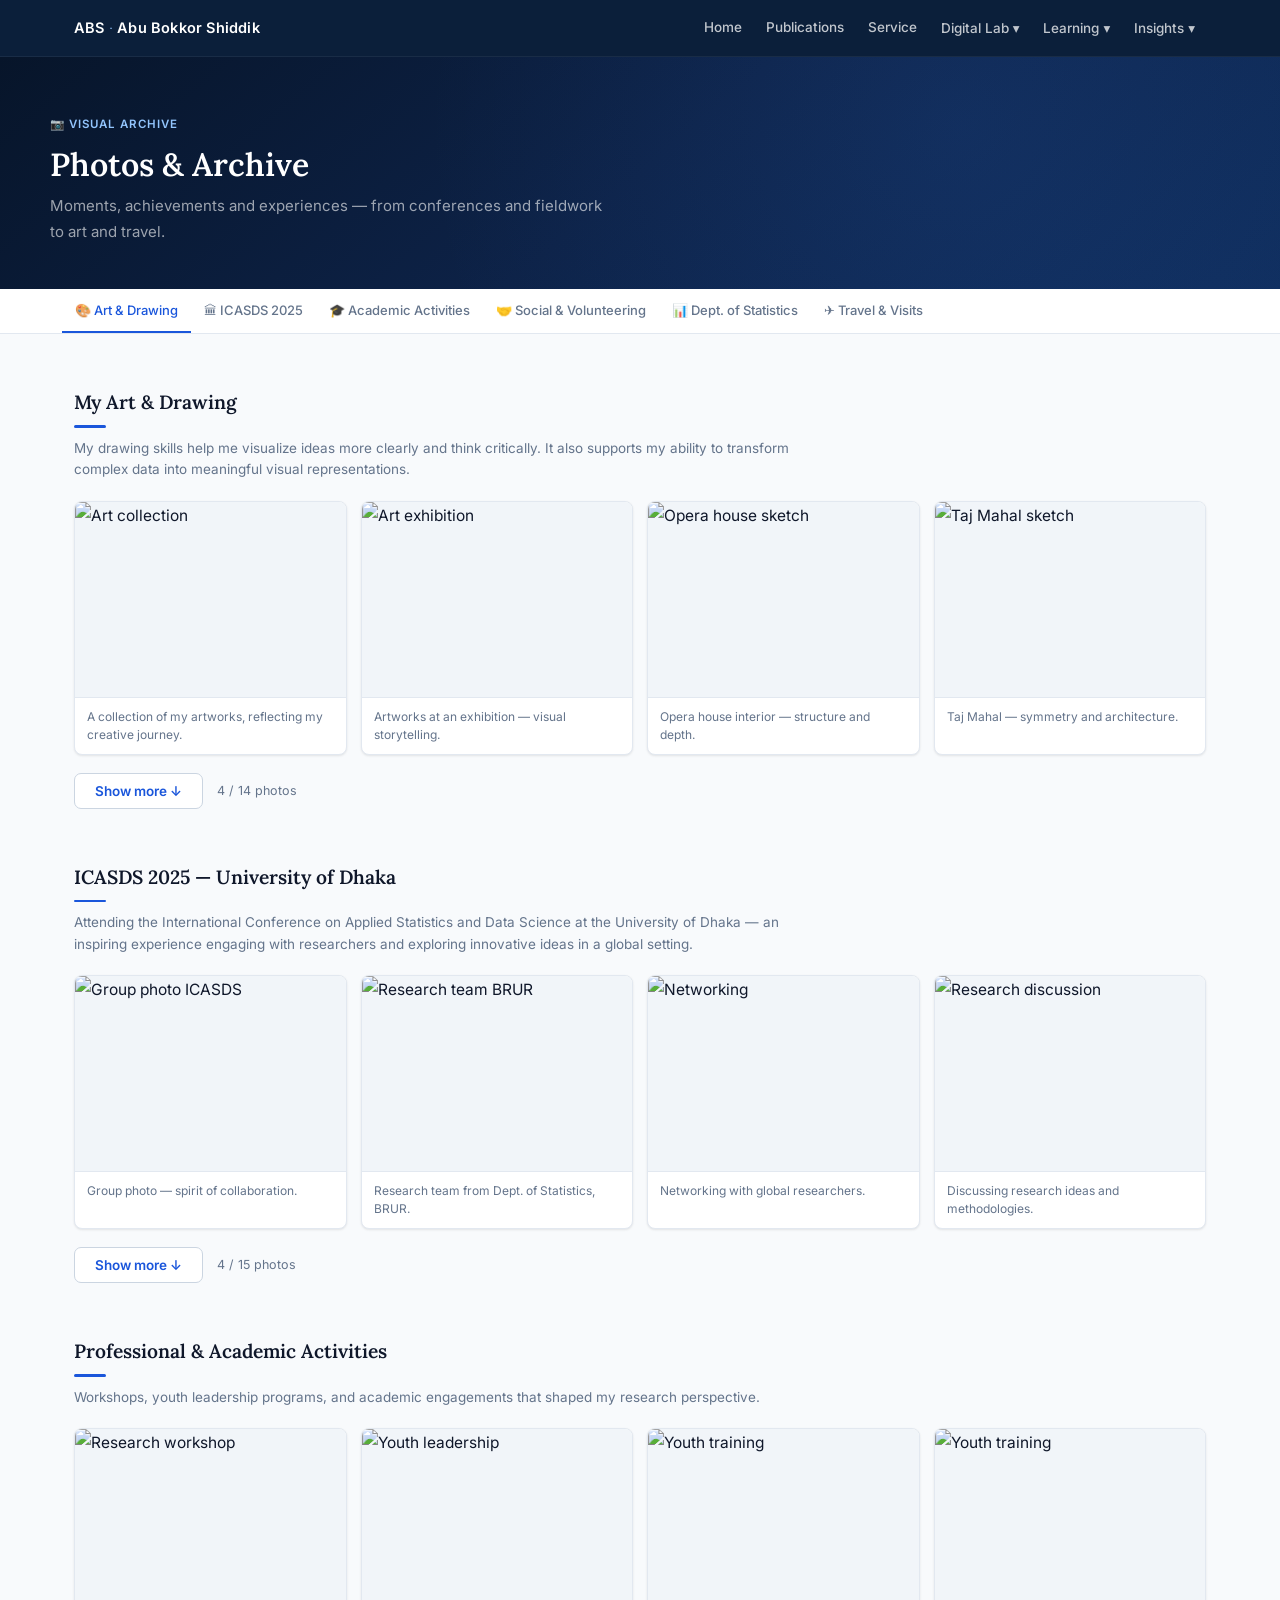
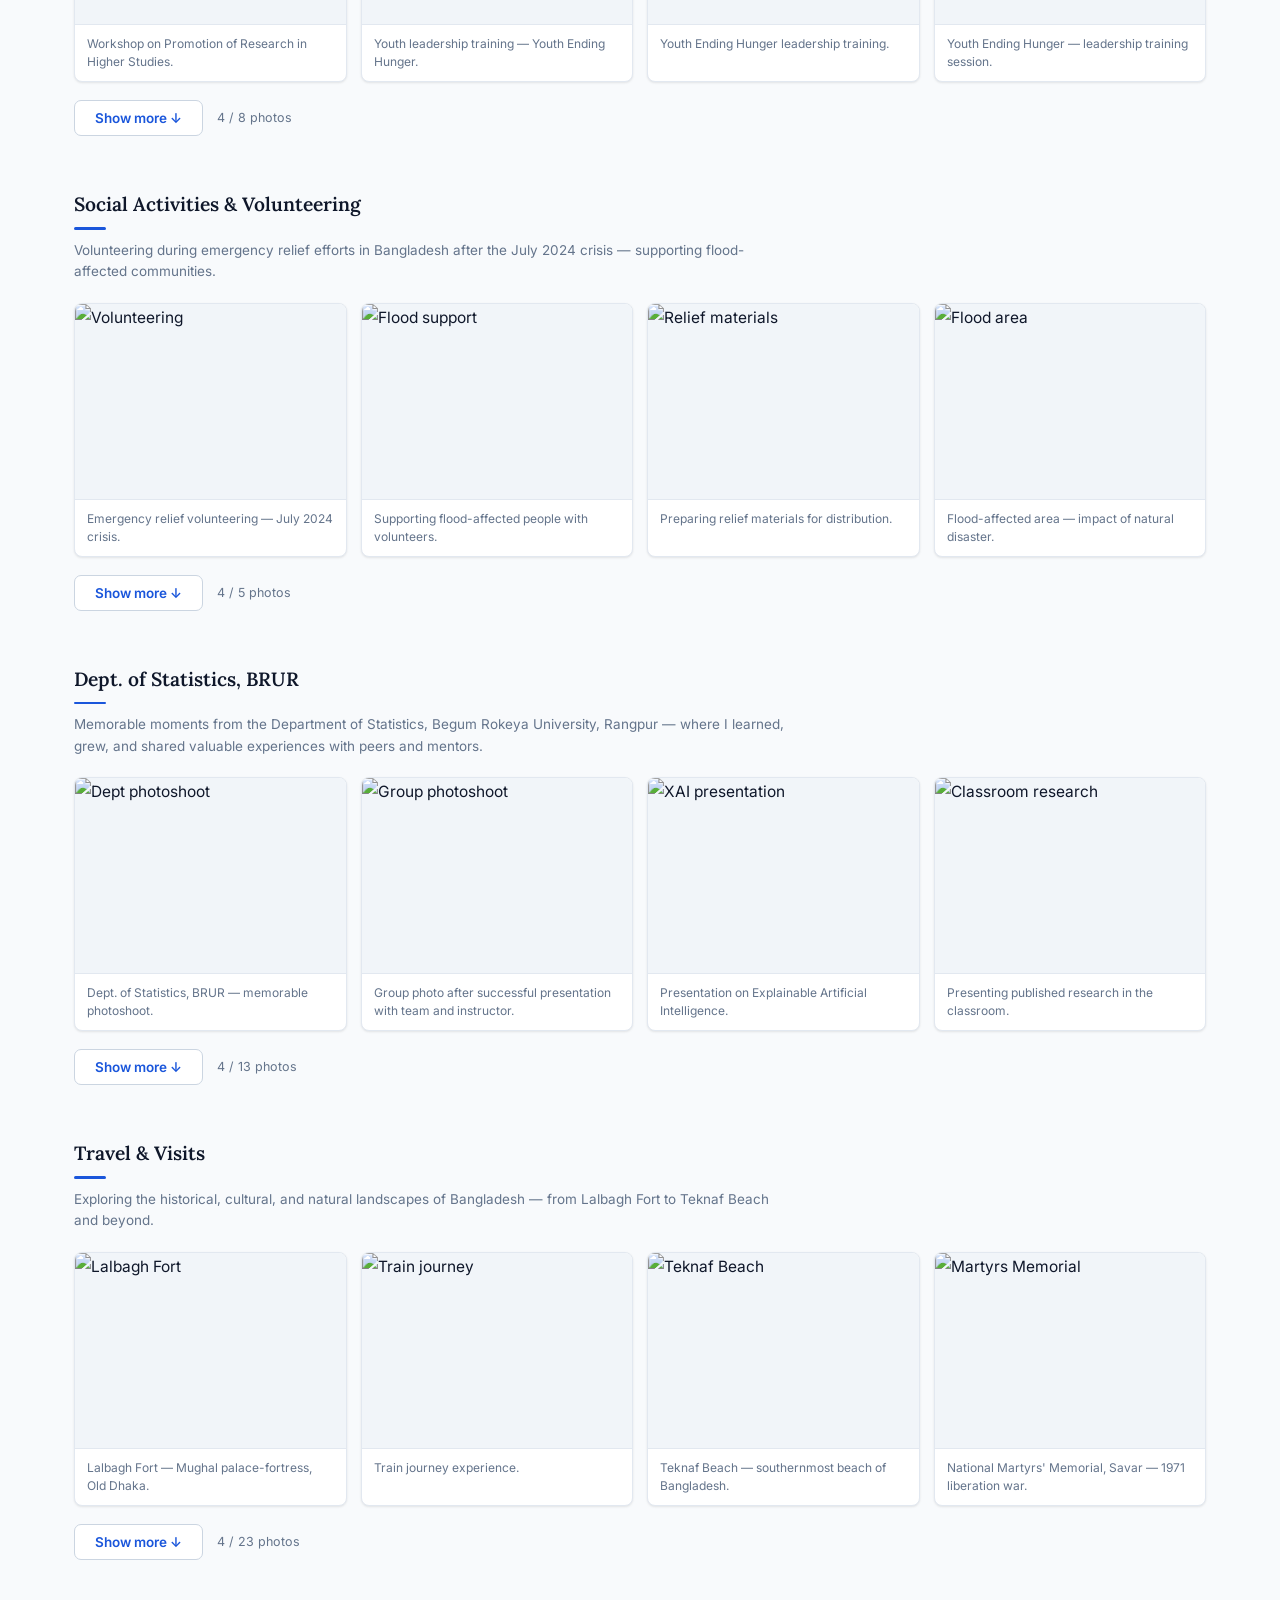
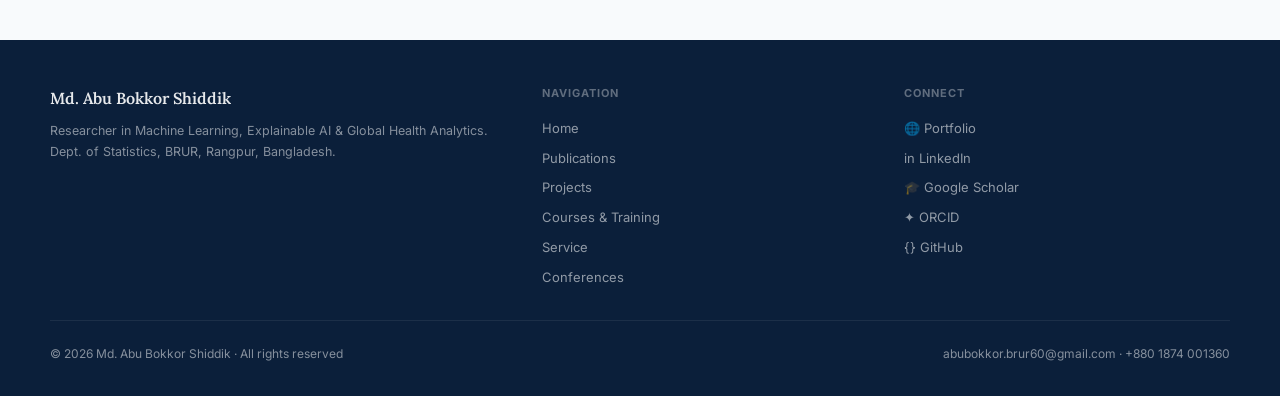
==== commit 7e7d88d9: "Update archive.html" ====
--- a/archive.html
+++ b/archive.html
@@ -258,14 +258,10 @@
 </head>
 <body>
 
-<!-- ═══ NAVBAR ═══ -->
+<!-- NAVBAR -->
 <nav class="navbar">
-  <div class="nav-inner">
-      <div class="nav-brand">
-      <a href="contact.html" style="color:white;">
-        ABS<span> · </span>Abu Bokkor Shiddik
-      </a>
-    </div>
+  <div class="nav-bar-inner">
+    <div class="nav-brand">ABS<span> · </span>Abu Bokkor Shiddik</div>
     <div class="nav-links">
       <a href="home.html">Home</a>
       <a href="publications.html">Publications</a>
@@ -275,7 +271,7 @@
         <div class="dropdown-content">
           <a href="projects.html">⚗ Projects</a>
           <a href="data-code.html">💾 Data &amp; Code</a>
-          <a href="game.html">🎮 Games</a>
+          <a href="game.html">⚗ Games</a>
         </div>
       </div>
       <div class="dropdown">
@@ -303,22 +299,20 @@
       <a class="drawer-link" href="home.html">Home</a>
       <a class="drawer-link" href="publications.html">Publications</a>
       <a class="drawer-link" href="service.html">Service</a>
-      <div class="drawer-div"></div>
-      <div class="drawer-sec">Digital Lab</div>
+      <div class="drawer-divider"></div>
+      <div class="drawer-section-label">Digital Lab</div>
       <div class="drawer-sub">
         <a class="drawer-link" href="projects.html">Projects</a>
         <a class="drawer-link" href="data-code.html">Data &amp; Code</a>
-<a class="drawer-link" href="game.html">🎮 Games</a>
-        
       </div>
-      <div class="drawer-div"></div>
-      <div class="drawer-sec">Learning &amp; Events</div>
+      <div class="drawer-divider"></div>
+      <div class="drawer-section-label">Learning &amp; Events</div>
       <div class="drawer-sub">
         <a class="drawer-link" href="courses.html">Courses &amp; Training</a>
         <a class="drawer-link" href="conference-and-workshop.html">Conferences &amp; Workshops</a>
       </div>
-      <div class="drawer-div"></div>
-      <div class="drawer-sec">Insights</div>
+      <div class="drawer-divider"></div>
+      <div class="drawer-section-label">Insights</div>
       <div class="drawer-sub">
         <a class="drawer-link" href="insights.html">Posts</a>
         <a class="drawer-link" href="videos.html">Videos</a>
@@ -327,7 +321,6 @@
     </div>
   </div>
 </nav>
-
 
 <!-- PAGE HERO -->
 <div class="page-hero">
@@ -537,7 +530,7 @@
     <div>
       <div class="footer-col-title">Connect</div>
       <div class="footer-social-links">
-        <a href="https://abubokkorshiddik.github.io/AbuBokkorShiddik.abs798/home" target="_blank">🌐 Portfolio</a>
+        <a href="https://abubokkorshiddik.github.io/Portfolio-AbuBokkorShiddik/" target="_blank">🌐 Portfolio</a>
         <a href="https://www.linkedin.com/in/abu-bokkor-shiddik-abs798/" target="_blank">in LinkedIn</a>
         <a href="https://scholar.google.com/citations?user=JWeBd3IAAAAJ" target="_blank">🎓 Google Scholar</a>
         <a href="https://orcid.org/0009-0002-0424-446X" target="_blank">✦ ORCID</a>
@@ -691,25 +684,24 @@
 });
 
 /* ── NAVBAR ── */
-document.querySelectorAll('.dropbtn').forEach(function(btn) {
-  btn.addEventListener('click', function(e) {
+document.querySelectorAll('.dropbtn').forEach(btn => {
+  btn.addEventListener('click', e => {
     e.stopPropagation();
-    var dd = btn.closest('.dropdown');
-    var open = dd.classList.contains('active');
-    document.querySelectorAll('.dropdown.active').forEach(function(d) { d.classList.remove('active'); });
+    const dd = btn.closest('.dropdown');
+    const open = dd.classList.contains('active');
+    document.querySelectorAll('.dropdown.active').forEach(d => d.classList.remove('active'));
     if (!open) dd.classList.add('active');
   });
 });
-document.addEventListener('click', function() {
-  document.querySelectorAll('.dropdown.active').forEach(function(d) { d.classList.remove('active'); });
-});
-var ham = document.getElementById('hamburger');
-var drawer = document.getElementById('nav-drawer');
-ham.addEventListener('click', function() { ham.classList.toggle('open'); drawer.classList.toggle('open'); });
-drawer.querySelectorAll('a').forEach(function(a) {
-  a.addEventListener('click', function() { ham.classList.remove('open'); drawer.classList.remove('open'); });
-});
-
+document.addEventListener('click', () => document.querySelectorAll('.dropdown.active').forEach(d => d.classList.remove('active')));
+const ham = document.getElementById('hamburger');
+const drawer = document.getElementById('nav-drawer');
+ham.addEventListener('click', () => { ham.classList.toggle('open'); drawer.classList.toggle('open'); });
+drawer.querySelectorAll('a').forEach(a => a.addEventListener('click', () => { ham.classList.remove('open'); drawer.classList.remove('open'); }));
+
+/* ── TOC SCROLL ── */
+/* IMPORTANT: never name this "scrollTo" — it shadows window.scrollTo causing a crash */
+function jumpToSection(id) {
   var el = document.getElementById(id);
   if (!el) return;
   var navbar = document.querySelector('.navbar');
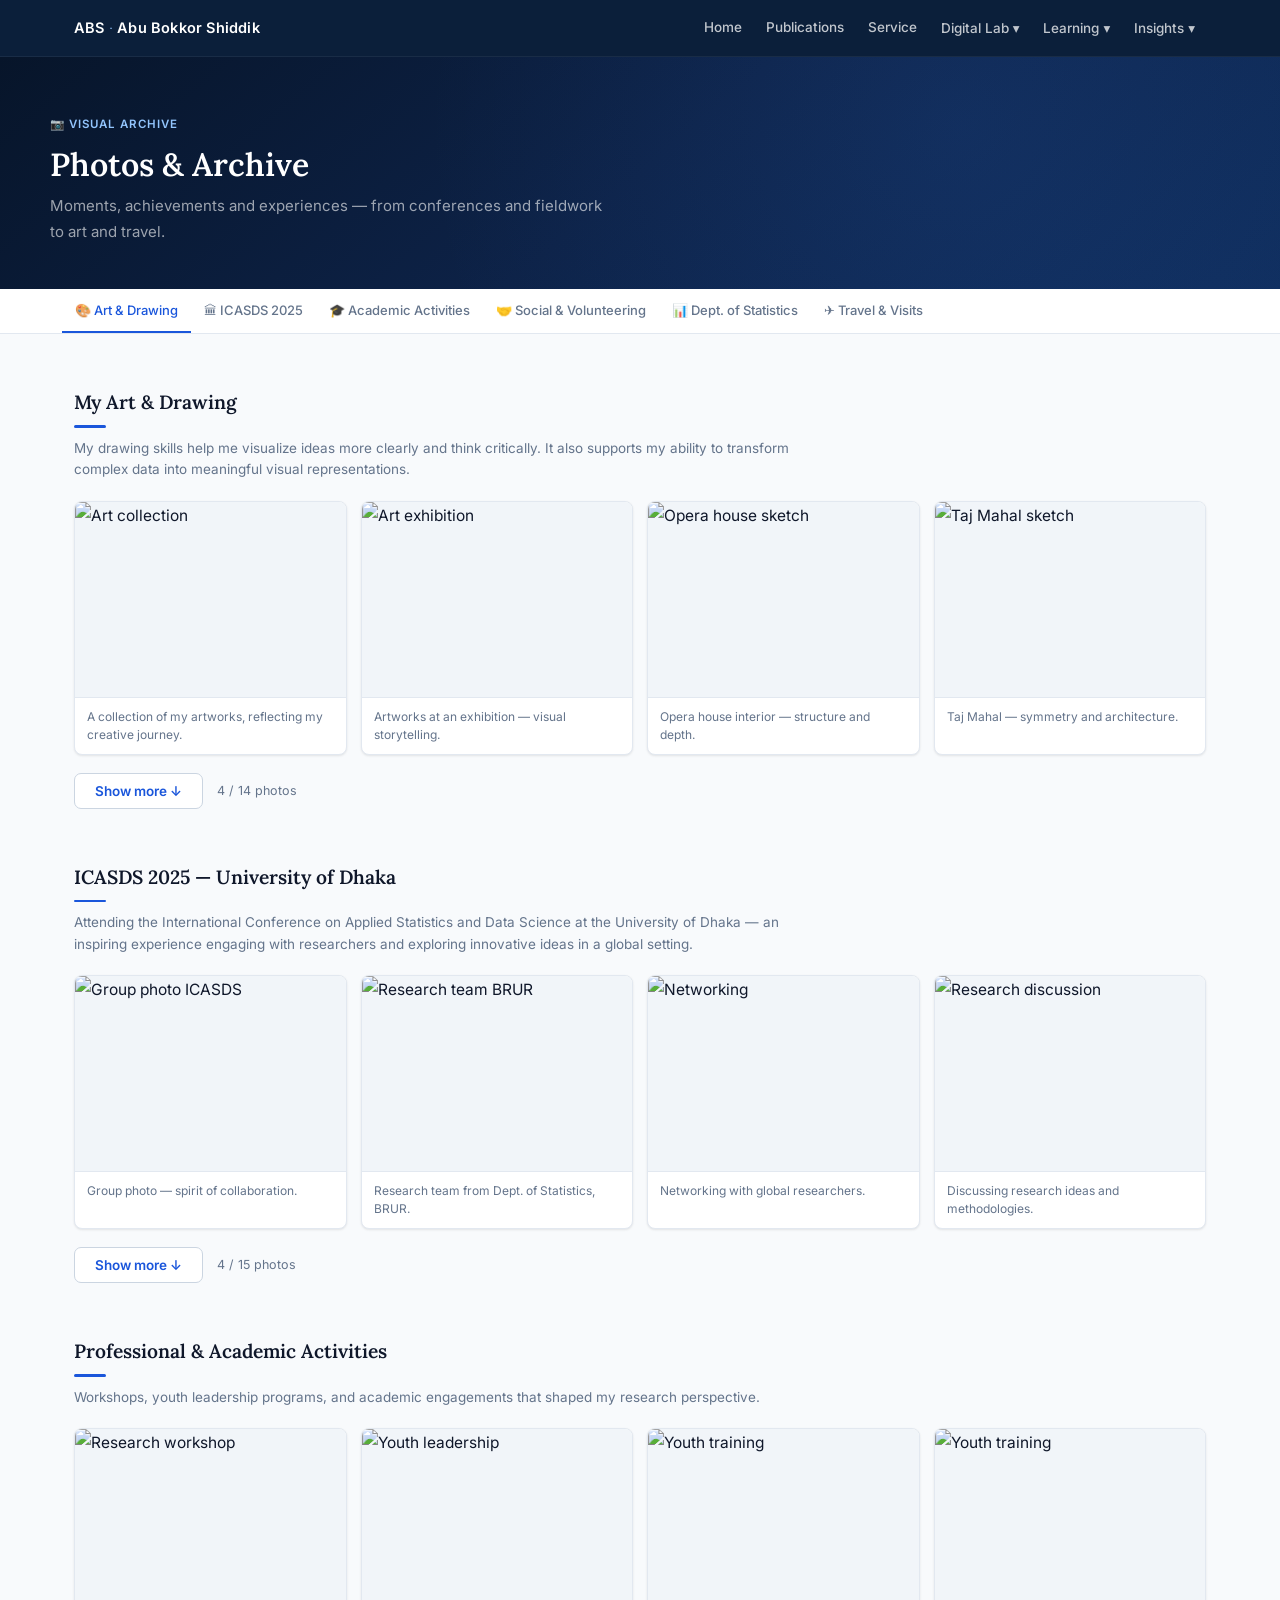
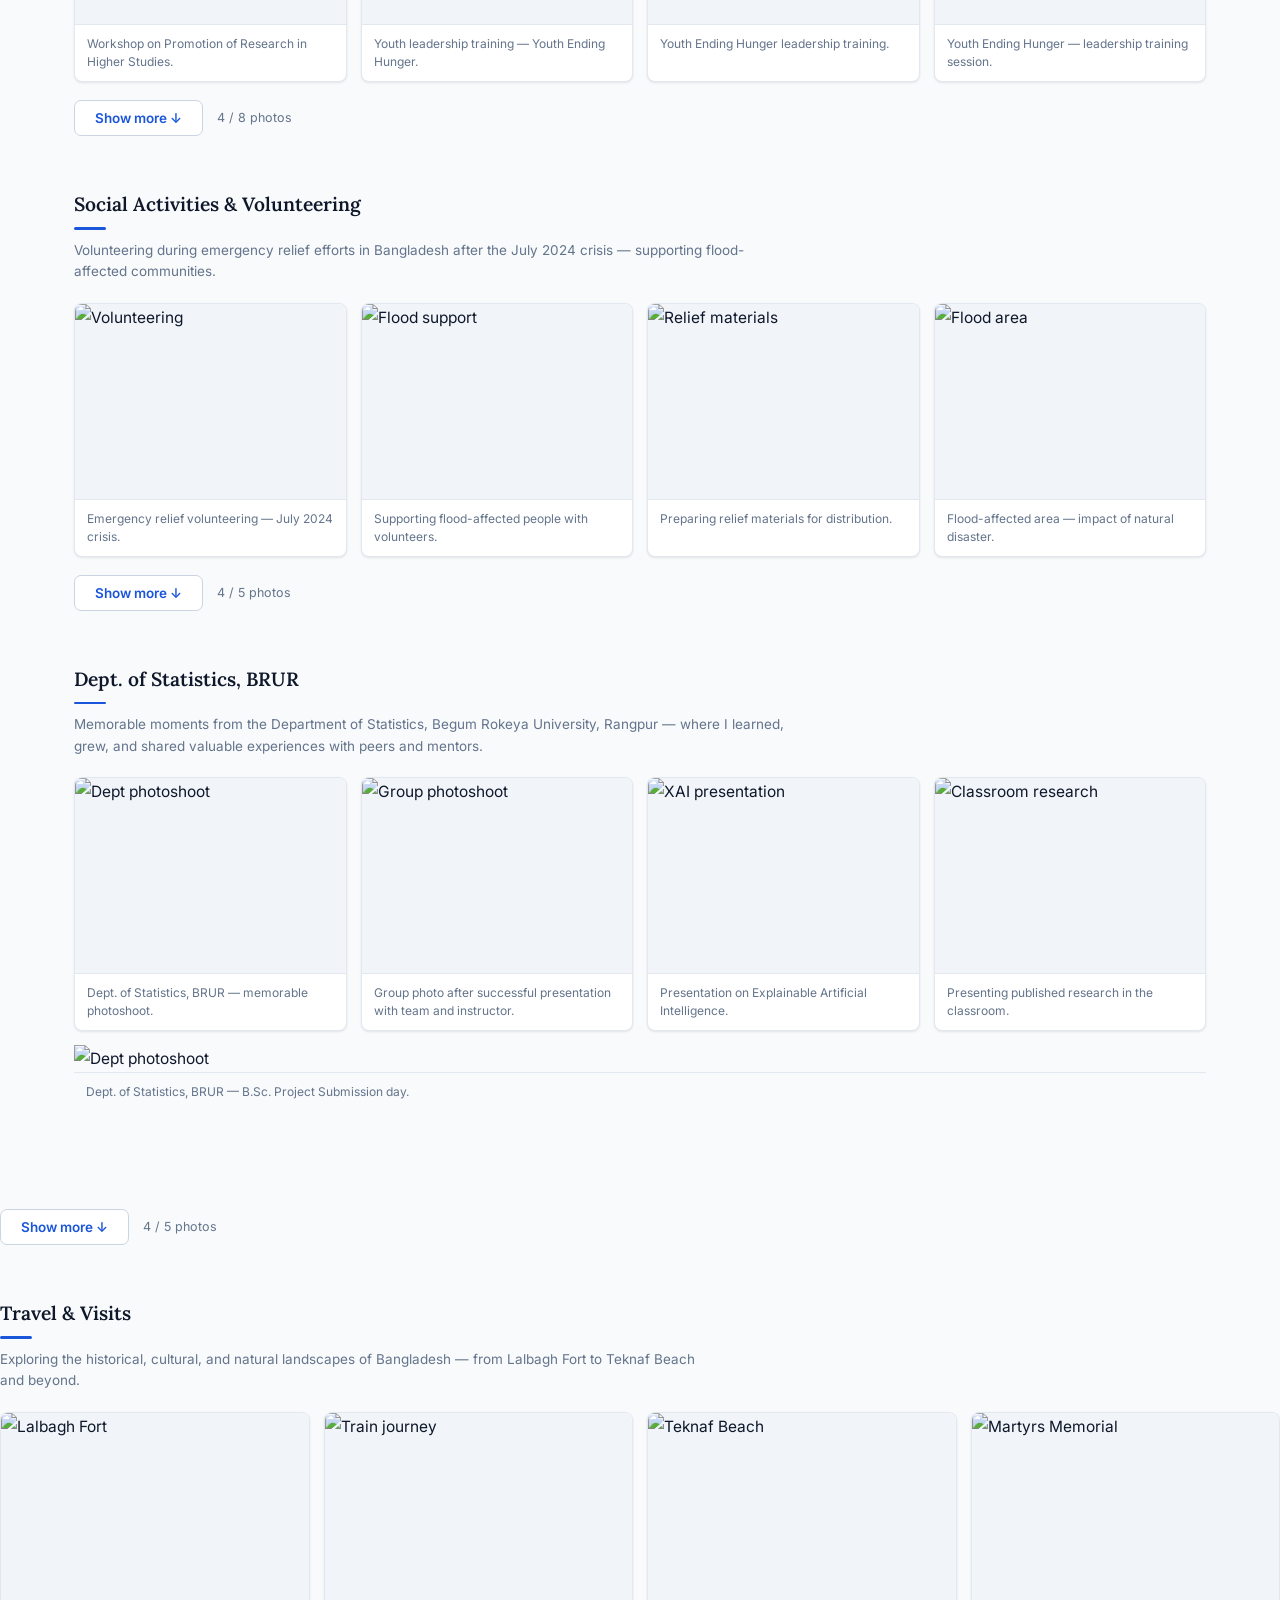
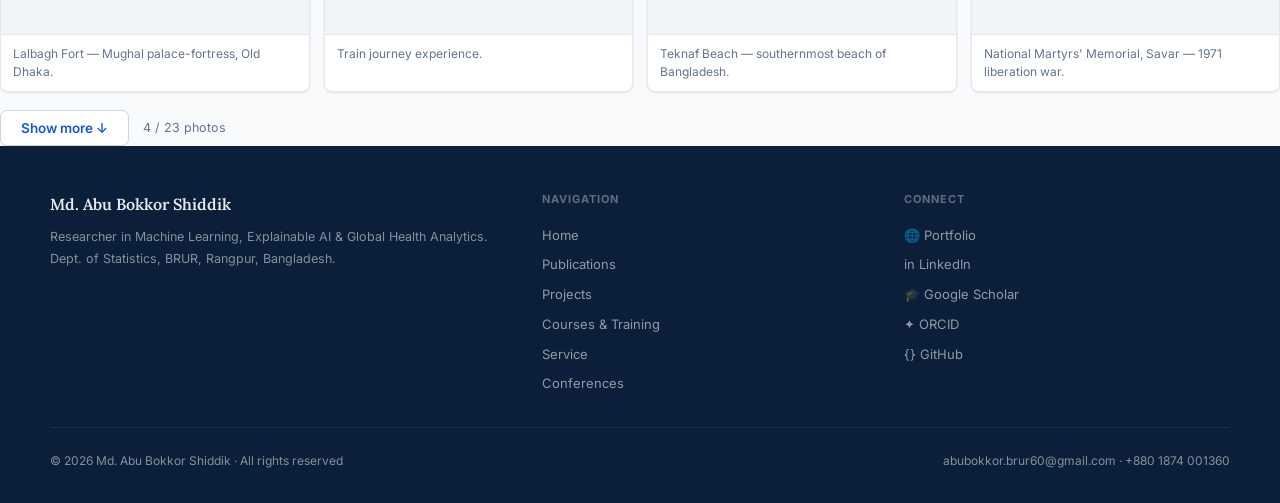
==== commit 2fa1c9a4: "Update archive.html" ====
--- a/archive.html
+++ b/archive.html
@@ -271,7 +271,7 @@
         <div class="dropdown-content">
           <a href="projects.html">⚗ Projects</a>
           <a href="data-code.html">💾 Data &amp; Code</a>
-          <a href="game.html">⚗ Games</a>
+          <a href="game.html">🎮 Games</a>
         </div>
       </div>
       <div class="dropdown">
@@ -304,6 +304,7 @@
       <div class="drawer-sub">
         <a class="drawer-link" href="projects.html">Projects</a>
         <a class="drawer-link" href="data-code.html">Data &amp; Code</a>
+         <a class="drawer-link" href="game.html">🎮 Games</a>
       </div>
       <div class="drawer-divider"></div>
       <div class="drawer-section-label">Learning &amp; Events</div>
@@ -456,6 +457,9 @@
       <div class="photo-card" data-src="https://github.com/user-attachments/assets/bfa3110e-b202-4d22-aa4d-06bc37d635eb" data-caption="Group photoshoot after a successful presentation with my team and course instructor."><div class="img-wrap"><img data-src="https://github.com/user-attachments/assets/bfa3110e-b202-4d22-aa4d-06bc37d635eb" alt="Group photoshoot"></div><div class="photo-caption">Group photo after successful presentation with team and instructor.</div></div>
       <div class="photo-card" data-src="https://github.com/user-attachments/assets/843323aa-a195-4259-8e94-fa848df2e2c6" data-caption="Confident presentation on Explainable Artificial Intelligence."><div class="img-wrap"><img data-src="https://github.com/user-attachments/assets/843323aa-a195-4259-8e94-fa848df2e2c6" alt="XAI presentation"></div><div class="photo-caption">Presentation on Explainable Artificial Intelligence.</div></div>
       <div class="photo-card" data-src="https://github.com/user-attachments/assets/9c6ff761-47b6-4228-8316-1ac344166c99" data-caption="Presenting my published research in the classroom."><div class="img-wrap"><img data-src="https://github.com/user-attachments/assets/9c6ff761-47b6-4228-8316-1ac344166c99" alt="Classroom research"></div><div class="photo-caption">Presenting published research in the classroom.</div></div>
+
+ <div class="photo-card" data-src="https://github.com/user-attachments/assets/f2ff218d-4f7b-4ec9-a1a9-dbf797734a51" data-caption="A memorable photoshoot in the Department of Statistics, BRUR."><div class="img-wrap"><img data-src="https://github.com/user-attachments/assets/8843bf15-9172-4c08-a61e-b9a03c96f085" alt="Dept photoshoot"></div><div class="photo-caption">Dept. of Statistics, BRUR — B.Sc. Project Submission day.</div></div>
+ <img data-src="https://github.com/user-attachments/assets/8bd3b350-c4ec-4847-a62c-b0810590670b" alt="Dept photoshoot"></div><div class="photo-caption">Dept. of Statistics, BRUR — B.Sc. Project Submission day.</div></div>     
       <div class="photo-card" data-src="https://github.com/user-attachments/assets/01fd56db-7701-4dee-b967-5155065bbc56" data-caption="Another moment presenting my research work."><div class="img-wrap"><img data-src="https://github.com/user-attachments/assets/01fd56db-7701-4dee-b967-5155065bbc56" alt="Research presentation"></div><div class="photo-caption">Continuous academic engagement — research presentation.</div></div>
       <div class="photo-card" data-src="https://github.com/user-attachments/assets/997320fa-539d-4457-bf57-d00dacd62116" data-caption="Participating in a cultural event, reciting the poem Dhumketu."><div class="img-wrap"><img data-src="https://github.com/user-attachments/assets/997320fa-539d-4457-bf57-d00dacd62116" alt="Cultural event"></div><div class="photo-caption">Cultural event — reciting the poem "Dhumketu".</div></div>
       <div class="photo-card" data-src="https://github.com/user-attachments/assets/d73e54f8-fab5-4288-a230-0d8ba0d5a7dd" data-caption="Cultural performance moment — celebrating literature and heritage."><div class="img-wrap"><img data-src="https://github.com/user-attachments/assets/d73e54f8-fab5-4288-a230-0d8ba0d5a7dd" alt="Cultural performance"></div><div class="photo-caption">Cultural performance — literature and heritage.</div></div>
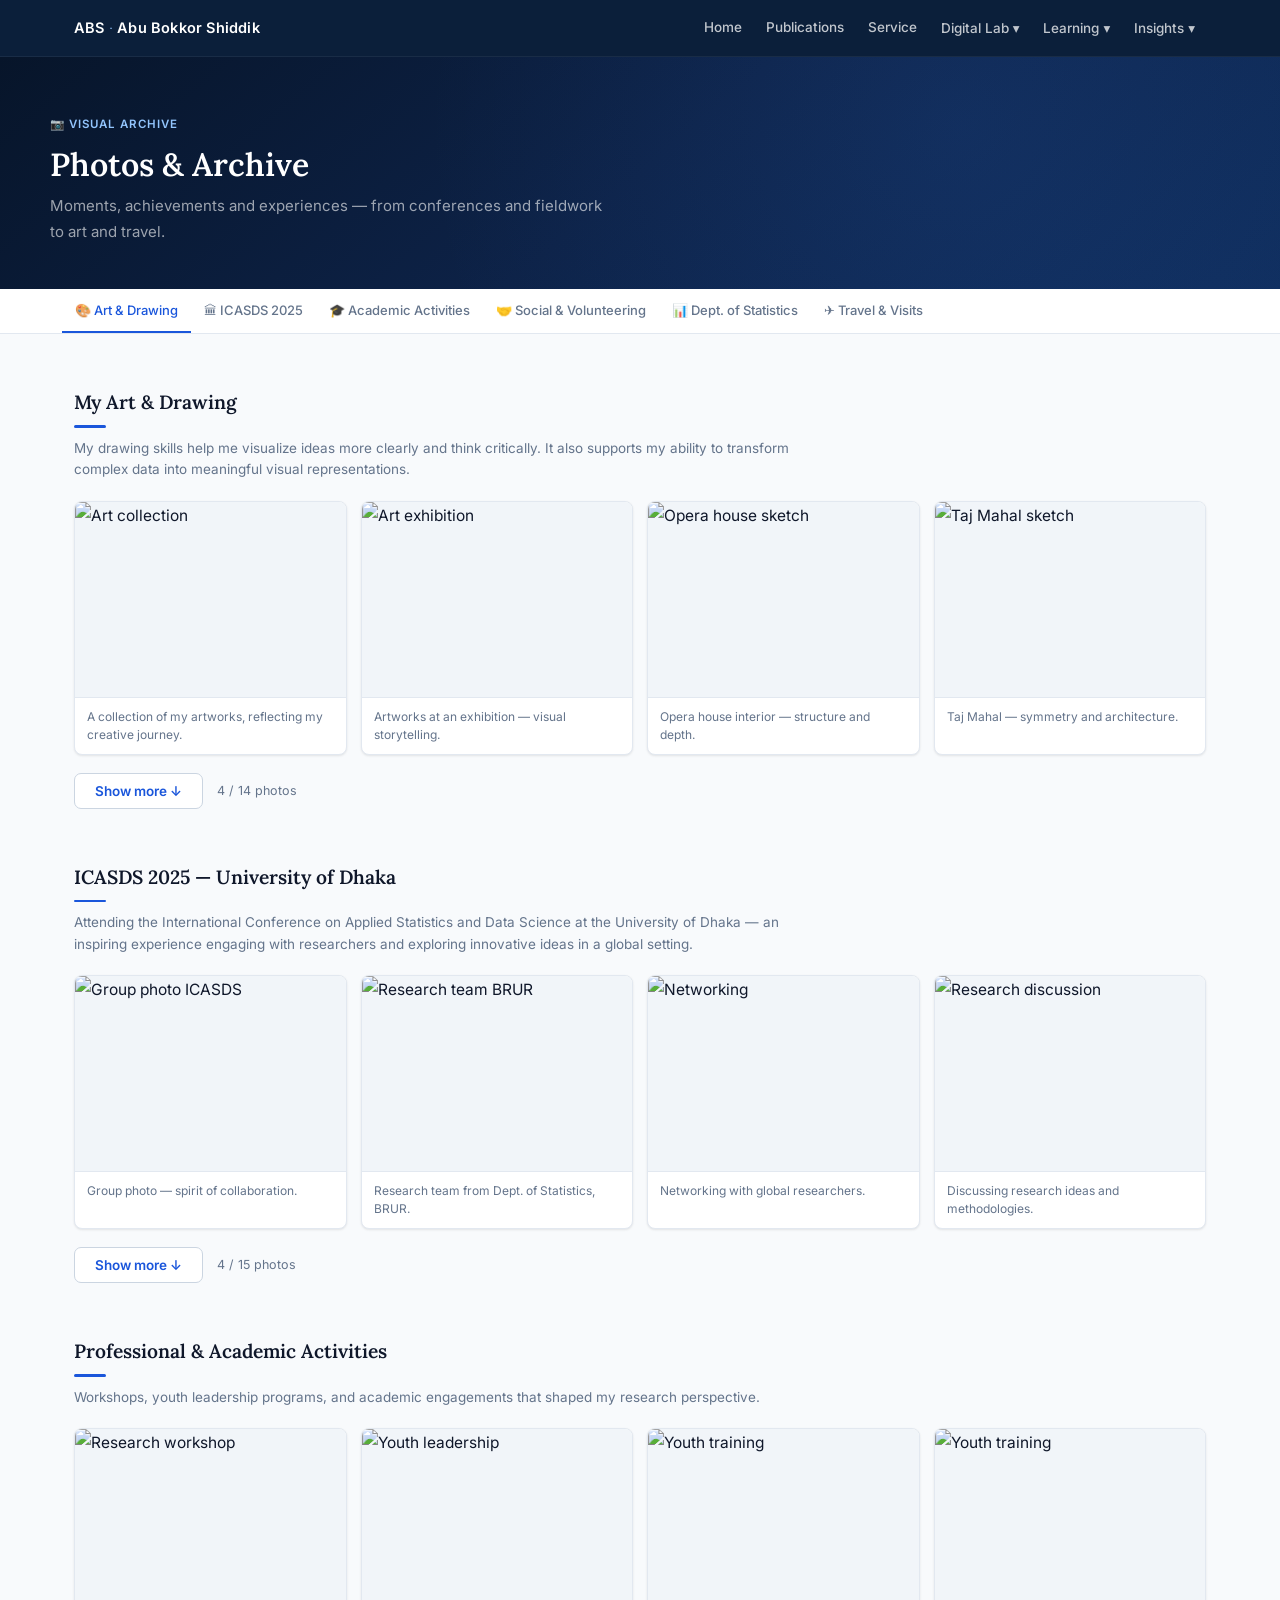
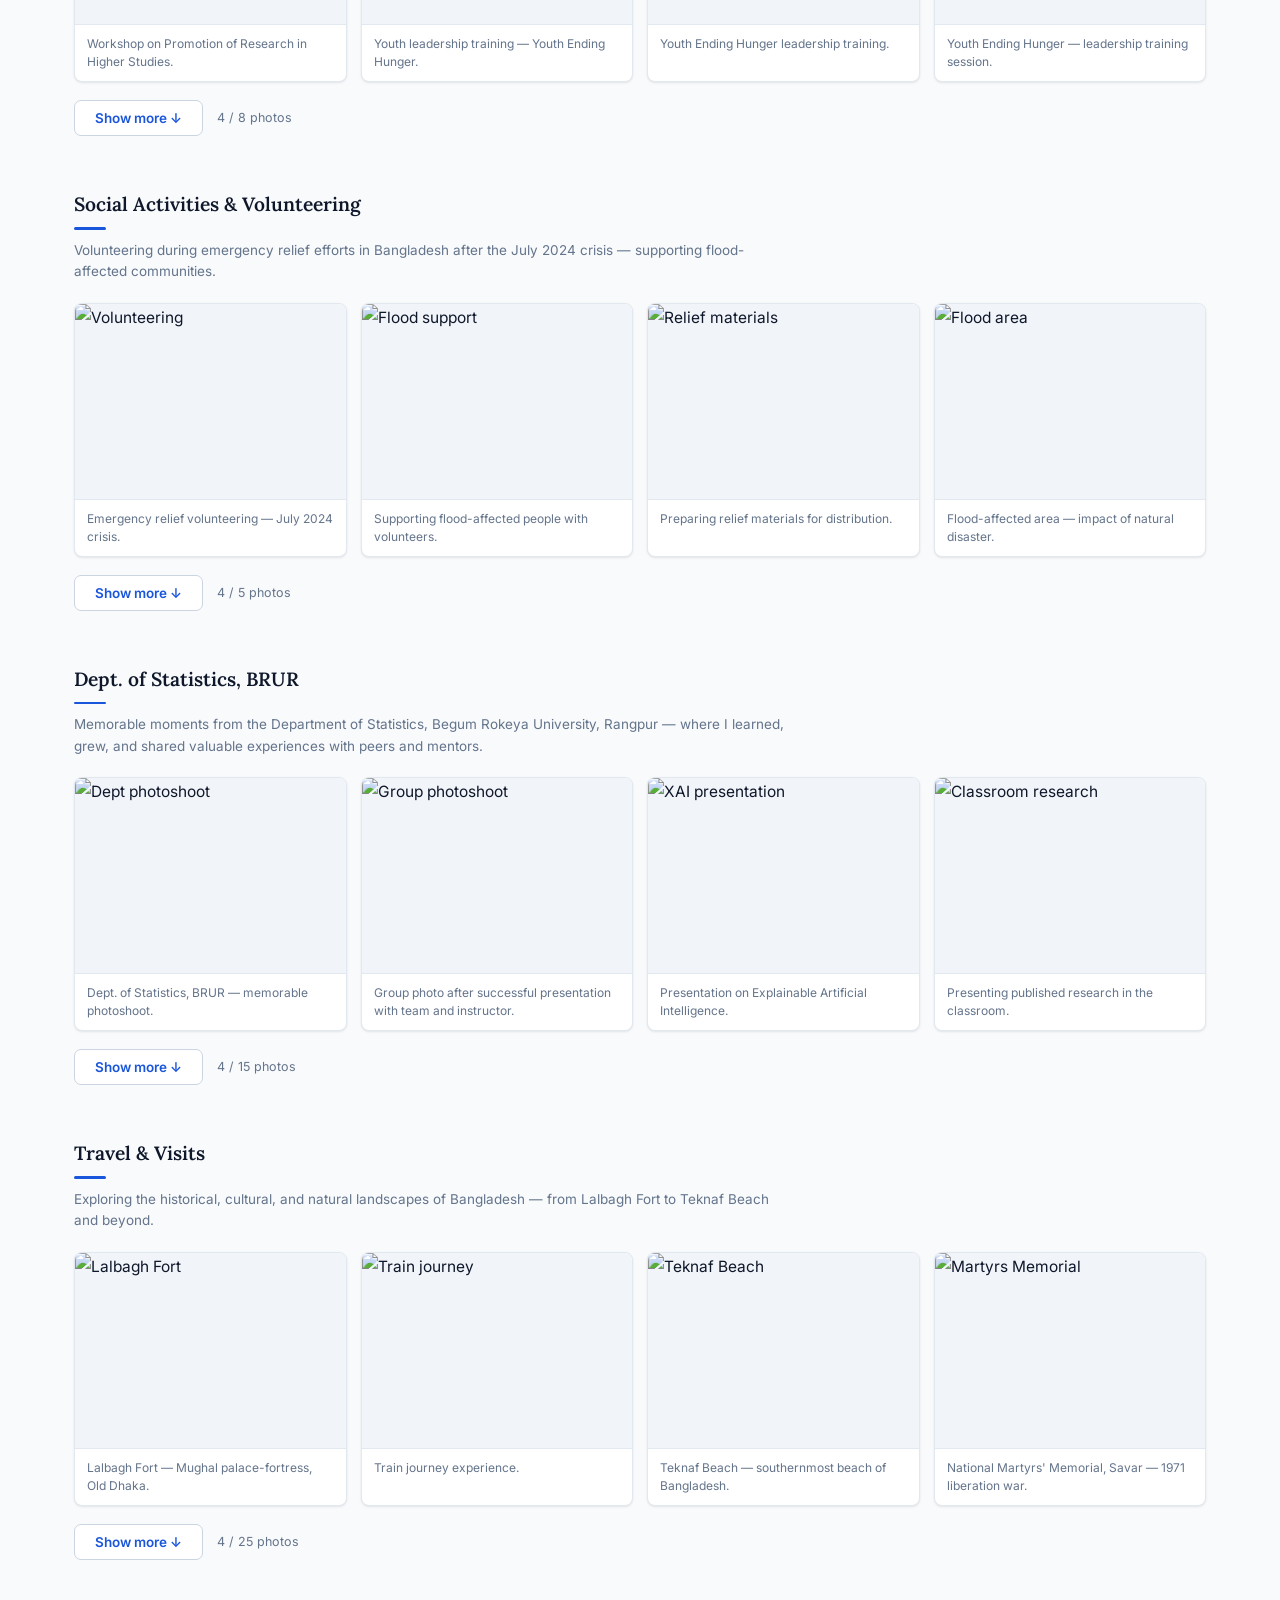
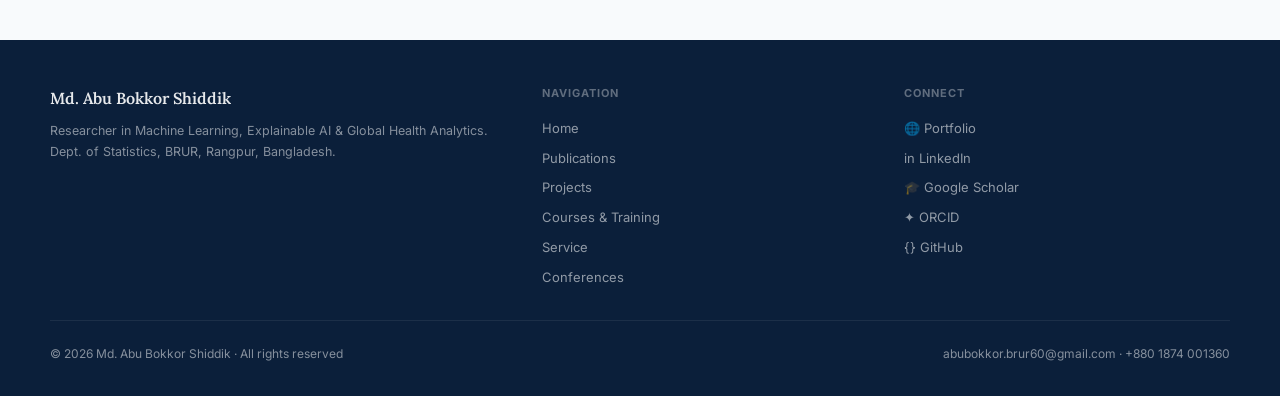
==== commit 3479c27a: "Update archive.html" ====
--- a/archive.html
+++ b/archive.html
@@ -278,6 +278,7 @@
         <button class="dropbtn">Learning ▾</button>
         <div class="dropdown-content">
           <a href="courses.html">🎓 Courses &amp; Training</a>
+          <a href="Learning Notes.html">🎓 Learning Notes</a>
           <a href="conference-and-workshop.html">🏛 Conferences &amp; Workshops</a>
         </div>
       </div>
@@ -310,6 +311,7 @@
       <div class="drawer-section-label">Learning &amp; Events</div>
       <div class="drawer-sub">
         <a class="drawer-link" href="courses.html">Courses &amp; Training</a>
+        <a class="drawer-link" href="Learning Notes.html">🎓 Learning Notes</a>
         <a class="drawer-link" href="conference-and-workshop.html">Conferences &amp; Workshops</a>
       </div>
       <div class="drawer-divider"></div>
@@ -448,7 +450,7 @@
     </div>
   </div>
 
-  <!-- DEPT OF STATISTICS -->
+ <!-- DEPT OF STATISTICS -->
   <div class="gallery-section" id="stat">
     <div class="section-head"><h2>Dept. of Statistics, BRUR</h2></div>
     <p class="section-desc">Memorable moments from the Department of Statistics, Begum Rokeya University, Rangpur — where I learned, grew, and shared valuable experiences with peers and mentors.</p>
@@ -457,9 +459,8 @@
       <div class="photo-card" data-src="https://github.com/user-attachments/assets/bfa3110e-b202-4d22-aa4d-06bc37d635eb" data-caption="Group photoshoot after a successful presentation with my team and course instructor."><div class="img-wrap"><img data-src="https://github.com/user-attachments/assets/bfa3110e-b202-4d22-aa4d-06bc37d635eb" alt="Group photoshoot"></div><div class="photo-caption">Group photo after successful presentation with team and instructor.</div></div>
       <div class="photo-card" data-src="https://github.com/user-attachments/assets/843323aa-a195-4259-8e94-fa848df2e2c6" data-caption="Confident presentation on Explainable Artificial Intelligence."><div class="img-wrap"><img data-src="https://github.com/user-attachments/assets/843323aa-a195-4259-8e94-fa848df2e2c6" alt="XAI presentation"></div><div class="photo-caption">Presentation on Explainable Artificial Intelligence.</div></div>
       <div class="photo-card" data-src="https://github.com/user-attachments/assets/9c6ff761-47b6-4228-8316-1ac344166c99" data-caption="Presenting my published research in the classroom."><div class="img-wrap"><img data-src="https://github.com/user-attachments/assets/9c6ff761-47b6-4228-8316-1ac344166c99" alt="Classroom research"></div><div class="photo-caption">Presenting published research in the classroom.</div></div>
-
- <div class="photo-card" data-src="https://github.com/user-attachments/assets/f2ff218d-4f7b-4ec9-a1a9-dbf797734a51" data-caption="A memorable photoshoot in the Department of Statistics, BRUR."><div class="img-wrap"><img data-src="https://github.com/user-attachments/assets/8843bf15-9172-4c08-a61e-b9a03c96f085" alt="Dept photoshoot"></div><div class="photo-caption">Dept. of Statistics, BRUR — B.Sc. Project Submission day.</div></div>
- <img data-src="https://github.com/user-attachments/assets/8bd3b350-c4ec-4847-a62c-b0810590670b" alt="Dept photoshoot"></div><div class="photo-caption">Dept. of Statistics, BRUR — B.Sc. Project Submission day.</div></div>     
+      <div class="photo-card" data-src="https://github.com/user-attachments/assets/8843bf15-9172-4c08-a61e-b9a03c96f085" data-caption="B.Sc. Project Submission day at the Department of Statistics, BRUR."><div class="img-wrap"><img data-src="https://github.com/user-attachments/assets/8843bf15-9172-4c08-a61e-b9a03c96f085" alt="BSc Project Submission"></div><div class="photo-caption">Dept. of Statistics, BRUR — B.Sc. Project Submission day.</div></div>
+      <div class="photo-card" data-src="https://github.com/user-attachments/assets/8bd3b350-c4ec-4847-a62c-b0810590670b" data-caption="B.Sc. Project Submission day at the Department of Statistics, BRUR."><div class="img-wrap"><img data-src="https://github.com/user-attachments/assets/8bd3b350-c4ec-4847-a62c-b0810590670b" alt="BSc Project Submission"></div><div class="photo-caption">Dept. of Statistics, BRUR — B.Sc. Project Submission day.</div></div>
       <div class="photo-card" data-src="https://github.com/user-attachments/assets/01fd56db-7701-4dee-b967-5155065bbc56" data-caption="Another moment presenting my research work."><div class="img-wrap"><img data-src="https://github.com/user-attachments/assets/01fd56db-7701-4dee-b967-5155065bbc56" alt="Research presentation"></div><div class="photo-caption">Continuous academic engagement — research presentation.</div></div>
       <div class="photo-card" data-src="https://github.com/user-attachments/assets/997320fa-539d-4457-bf57-d00dacd62116" data-caption="Participating in a cultural event, reciting the poem Dhumketu."><div class="img-wrap"><img data-src="https://github.com/user-attachments/assets/997320fa-539d-4457-bf57-d00dacd62116" alt="Cultural event"></div><div class="photo-caption">Cultural event — reciting the poem "Dhumketu".</div></div>
       <div class="photo-card" data-src="https://github.com/user-attachments/assets/d73e54f8-fab5-4288-a230-0d8ba0d5a7dd" data-caption="Cultural performance moment — celebrating literature and heritage."><div class="img-wrap"><img data-src="https://github.com/user-attachments/assets/d73e54f8-fab5-4288-a230-0d8ba0d5a7dd" alt="Cultural performance"></div><div class="photo-caption">Cultural performance — literature and heritage.</div></div>
@@ -487,6 +488,8 @@
       <div class="photo-card" data-src="https://github.com/user-attachments/assets/a47b7229-885a-41b7-bfa0-07c81f441852" data-caption="National Martyrs' Memorial in Savar."><div class="img-wrap"><img data-src="https://github.com/user-attachments/assets/a47b7229-885a-41b7-bfa0-07c81f441852" alt="Martyrs Memorial"></div><div class="photo-caption">National Martyrs' Memorial, Savar — 1971 liberation war.</div></div>
       <div class="photo-card" data-src="https://github.com/user-attachments/assets/a709f82a-8322-4bc8-b295-bd5290d525d5" data-caption="Rayerbazar Martyred Intellectuals Memorial."><div class="img-wrap"><img data-src="https://github.com/user-attachments/assets/a709f82a-8322-4bc8-b295-bd5290d525d5" alt="Rayerbazar memorial"></div><div class="photo-caption">Rayerbazar Martyred Intellectuals Memorial.</div></div>
       <div class="photo-card" data-src="https://github.com/user-attachments/assets/2ca33777-cbba-4e31-80d5-3016c3fd968f" data-caption="Curzon Hall at the University of Dhaka."><div class="img-wrap"><img data-src="https://github.com/user-attachments/assets/2ca33777-cbba-4e31-80d5-3016c3fd968f" alt="Curzon Hall"></div><div class="photo-caption">Curzon Hall — University of Dhaka landmark.</div></div>
+      <div class="photo-card" data-src="https://github.com/user-attachments/assets/13de8139-b922-47b1-9cb7-a030152f8f29" data-caption="Uttara Ganavaban, Natore."><div class="img-wrap"><img data-src="https://github.com/user-attachments/assets/13de8139-b922-47b1-9cb7-a030152f8f29" alt="Uttara Ganavaban Natore"></div><div class="photo-caption">Uttara Ganavaban, Natore.</div></div>
+      <div class="photo-card" data-src="https://github.com/user-attachments/assets/8e9d7d41-528a-4249-afa1-49f5fba79228" data-caption="Natore Rajbari."><div class="img-wrap"><img data-src="https://github.com/user-attachments/assets/8e9d7d41-528a-4249-afa1-49f5fba79228" alt="Natore Rajbari"></div><div class="photo-caption">Natore Rajbari.</div></div>
       <div class="photo-card" data-src="https://github.com/user-attachments/assets/a7eb48ed-89cf-41cd-b962-e09fea0c91a3" data-caption="Patgram Railway Station — transport hub in northern Bangladesh."><div class="img-wrap"><img data-src="https://github.com/user-attachments/assets/a7eb48ed-89cf-41cd-b962-e09fea0c91a3" alt="Patgram station"></div><div class="photo-caption">Patgram Railway Station — northern Bangladesh.</div></div>
       <div class="photo-card" data-src="https://github.com/user-attachments/assets/8038f628-e10c-4828-9f27-dbfbebb437e4" data-caption="Burimari Railway Station — connects to the Burimari land port."><div class="img-wrap"><img data-src="https://github.com/user-attachments/assets/8038f628-e10c-4828-9f27-dbfbebb437e4" alt="Burimari station"></div><div class="photo-caption">Burimari Railway Station — Burimari land port.</div></div>
       <div class="photo-card" data-src="https://github.com/user-attachments/assets/5883673f-3369-46f2-8dd4-6bc8c0df1e3b" data-caption="Angarpota enclave — historically important after the land boundary agreement."><div class="img-wrap"><img data-src="https://github.com/user-attachments/assets/5883673f-3369-46f2-8dd4-6bc8c0df1e3b" alt="Angarpota enclave"></div><div class="photo-caption">Angarpota enclave — land boundary agreement landmark.</div></div>
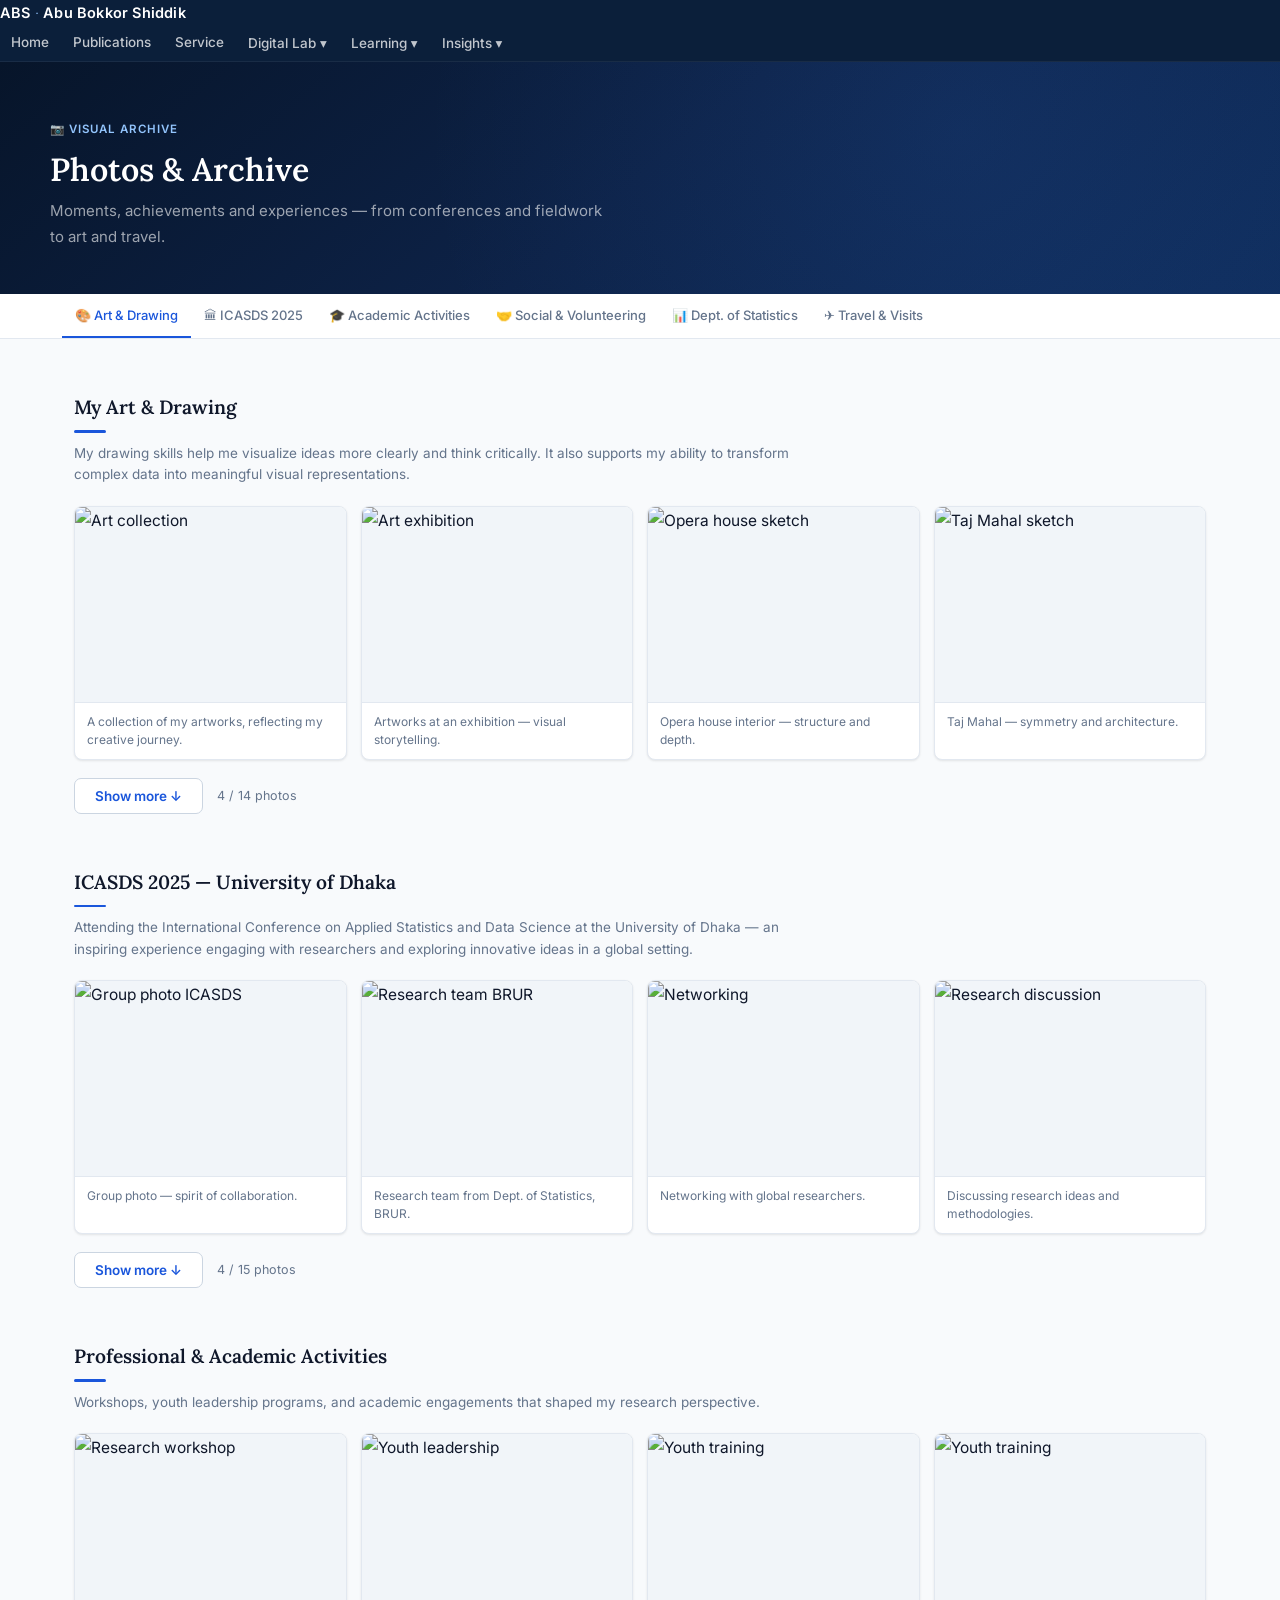
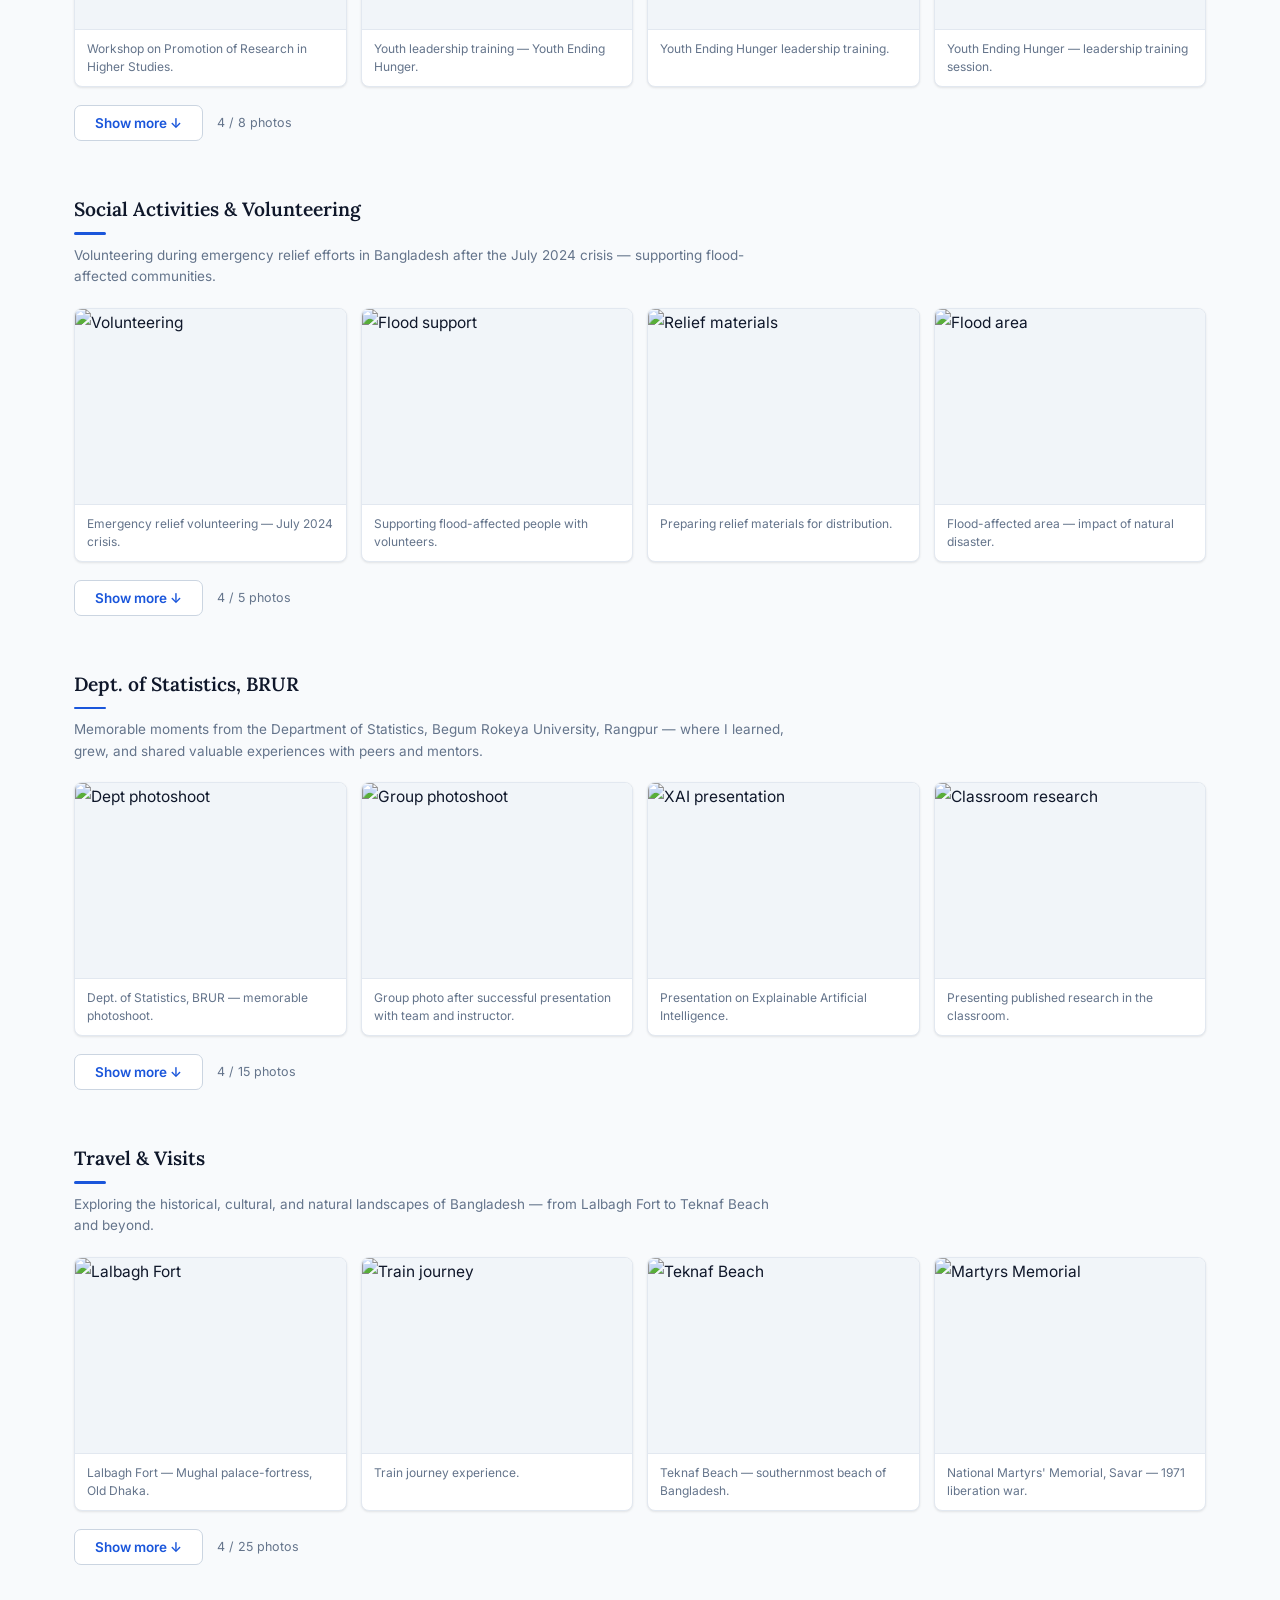
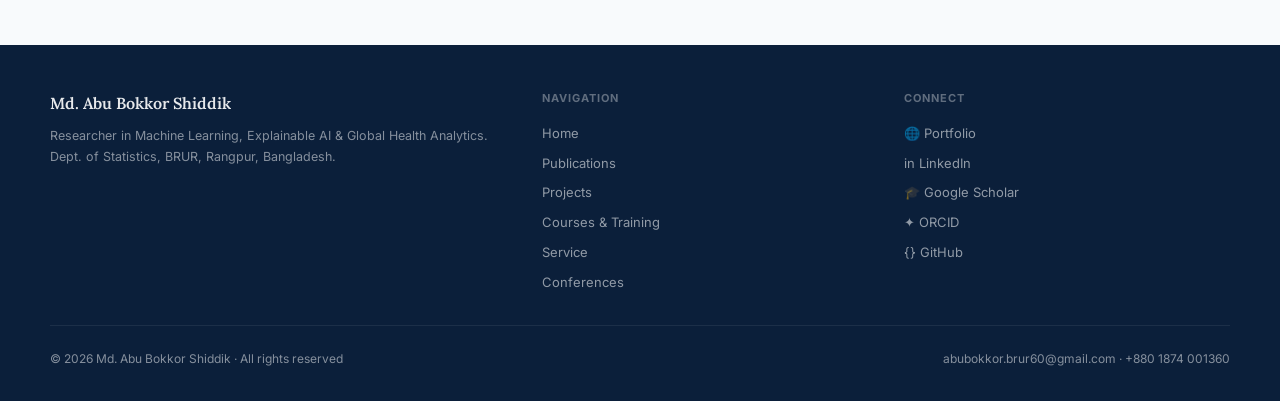
==== commit a3ea9423: "Update archive.html" ====
--- a/archive.html
+++ b/archive.html
@@ -258,10 +258,14 @@
 </head>
 <body>
 
-<!-- NAVBAR -->
+<!-- ═══ NAVBAR ═══ -->
 <nav class="navbar">
-  <div class="nav-bar-inner">
-    <div class="nav-brand">ABS<span> · </span>Abu Bokkor Shiddik</div>
+  <div class="nav-inner">
+      <div class="nav-brand">
+      <a href="contact.html" style="color:white;">
+        ABS<span> · </span>Abu Bokkor Shiddik
+      </a>
+    </div>
     <div class="nav-links">
       <a href="home.html">Home</a>
       <a href="publications.html">Publications</a>
@@ -300,22 +304,23 @@
       <a class="drawer-link" href="home.html">Home</a>
       <a class="drawer-link" href="publications.html">Publications</a>
       <a class="drawer-link" href="service.html">Service</a>
-      <div class="drawer-divider"></div>
-      <div class="drawer-section-label">Digital Lab</div>
+      <div class="drawer-div"></div>
+      <div class="drawer-sec">Digital Lab</div>
       <div class="drawer-sub">
         <a class="drawer-link" href="projects.html">Projects</a>
         <a class="drawer-link" href="data-code.html">Data &amp; Code</a>
-         <a class="drawer-link" href="game.html">🎮 Games</a>
+<a class="drawer-link" href="game.html">🎮 Games</a>
+        
       </div>
-      <div class="drawer-divider"></div>
-      <div class="drawer-section-label">Learning &amp; Events</div>
+      <div class="drawer-div"></div>
+      <div class="drawer-sec">Learning &amp; Events</div>
       <div class="drawer-sub">
         <a class="drawer-link" href="courses.html">Courses &amp; Training</a>
-        <a class="drawer-link" href="Learning Notes.html">🎓 Learning Notes</a>
+         <a class="drawer-link" href="Learning Notes.html">Learning Notes</a>
         <a class="drawer-link" href="conference-and-workshop.html">Conferences &amp; Workshops</a>
       </div>
-      <div class="drawer-divider"></div>
-      <div class="drawer-section-label">Insights</div>
+      <div class="drawer-div"></div>
+      <div class="drawer-sec">Insights</div>
       <div class="drawer-sub">
         <a class="drawer-link" href="insights.html">Posts</a>
         <a class="drawer-link" href="videos.html">Videos</a>
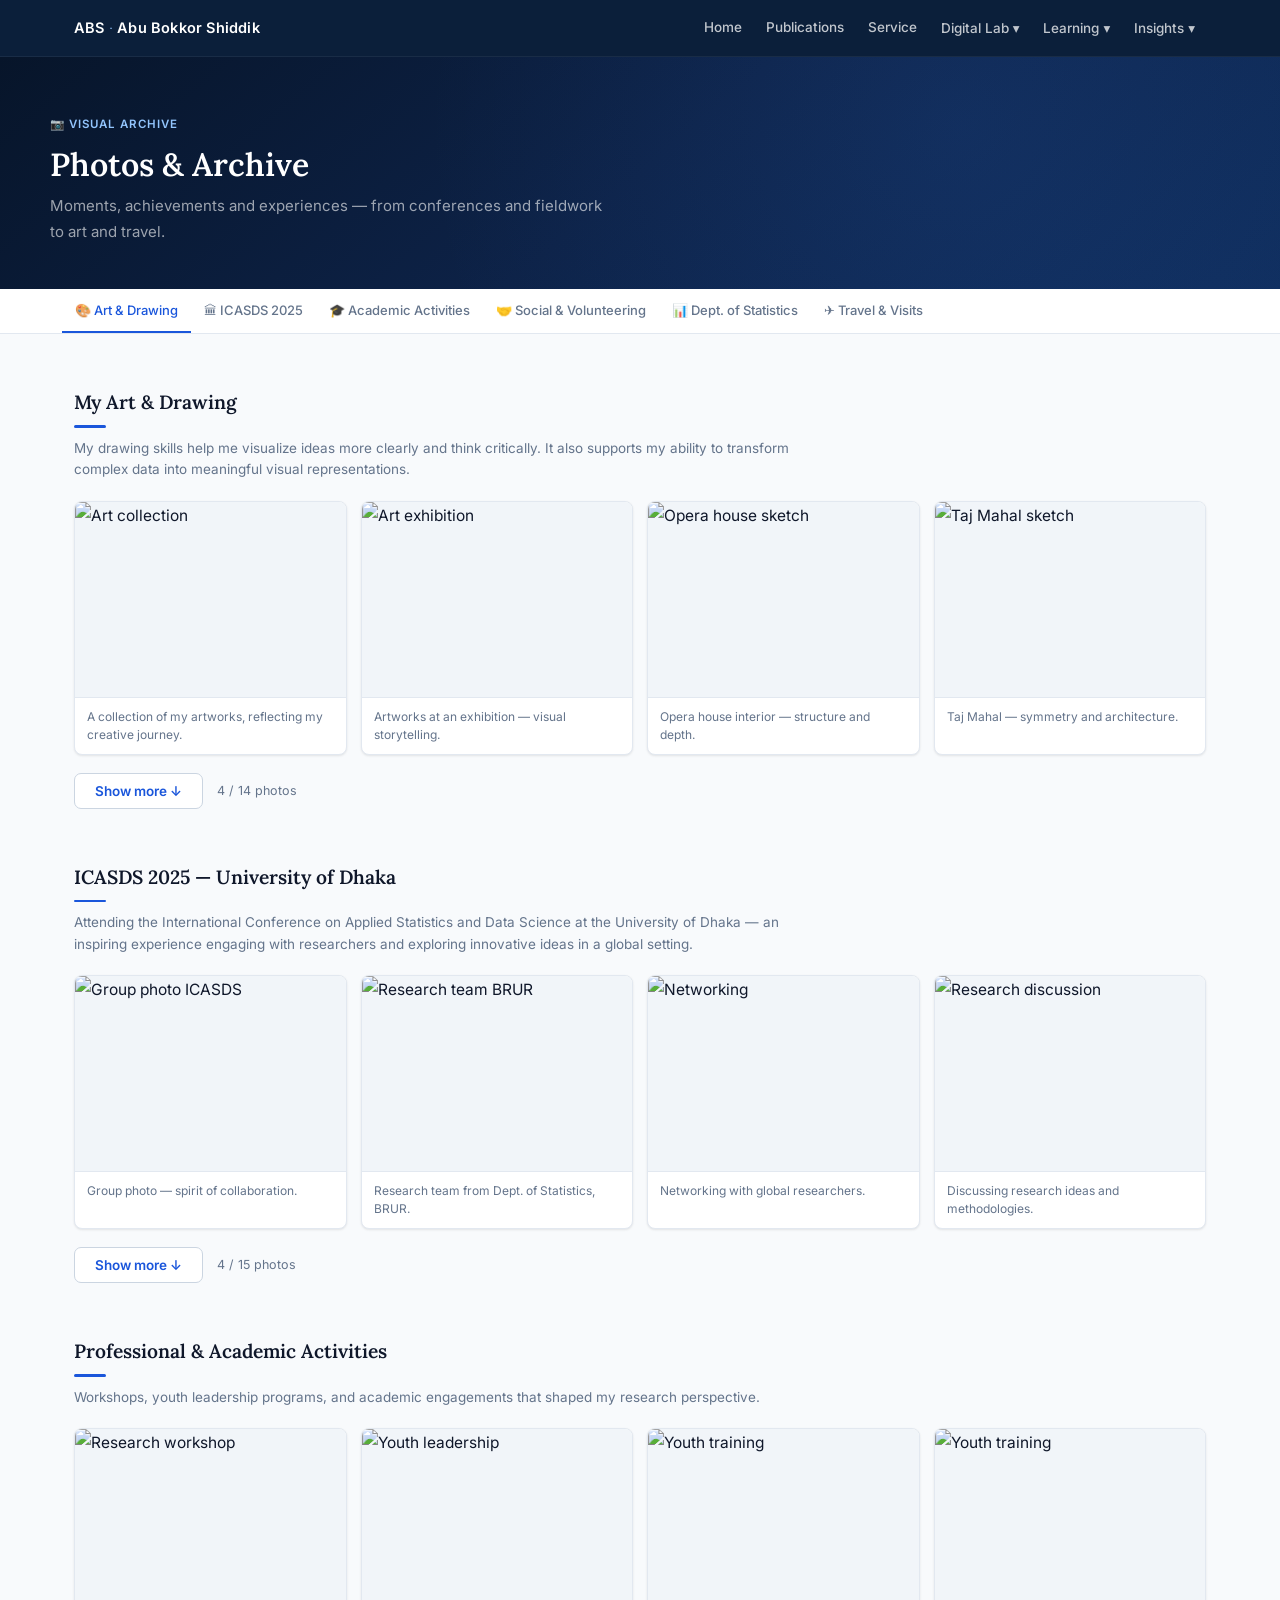
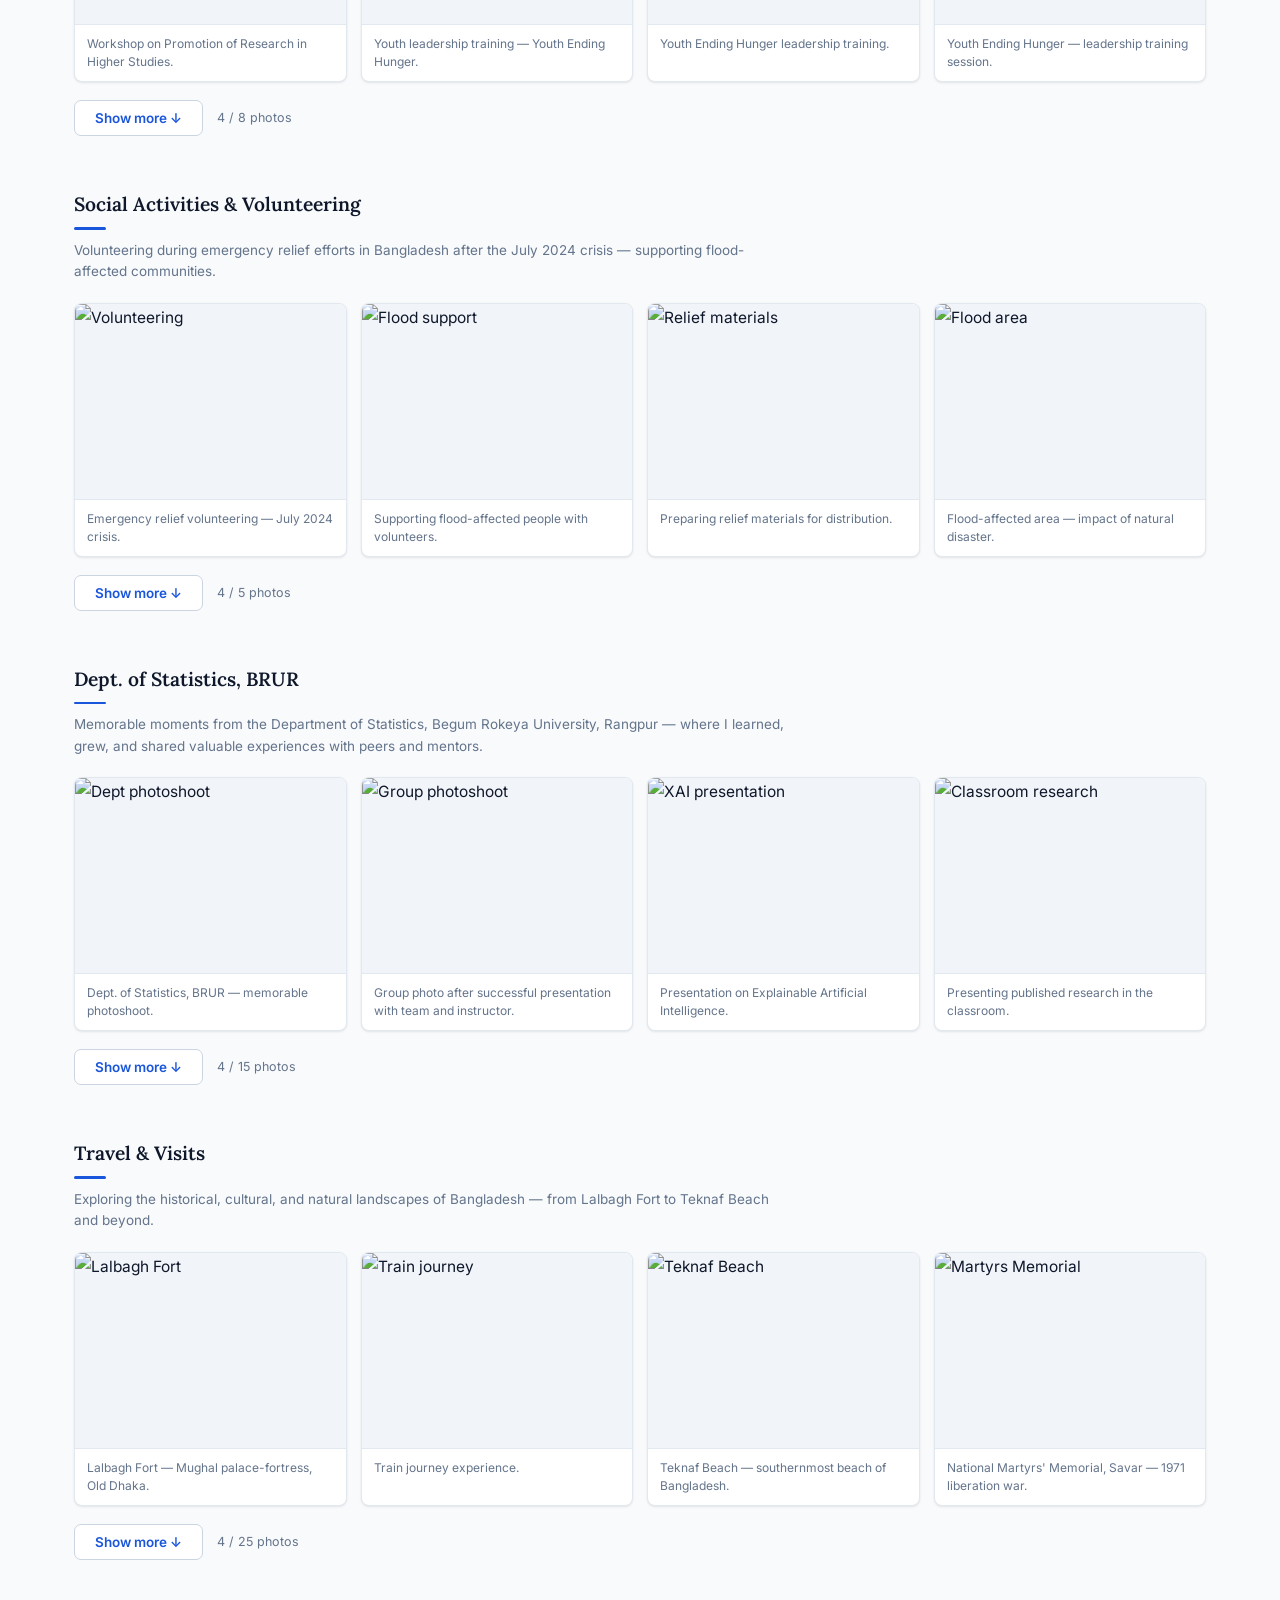
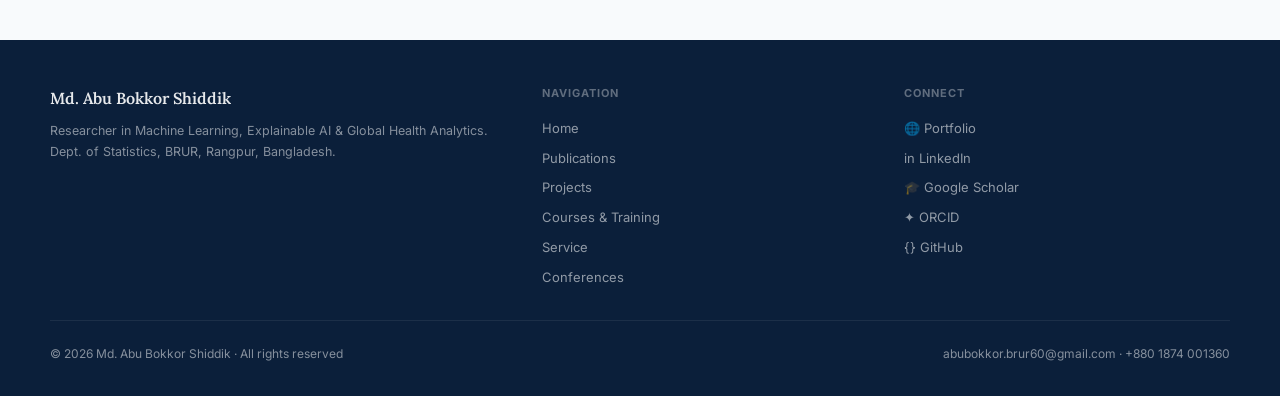
==== commit 46f11101: "Update archive.html" ====
--- a/archive.html
+++ b/archive.html
@@ -260,11 +260,9 @@
 
 <!-- ═══ NAVBAR ═══ -->
 <nav class="navbar">
-  <div class="nav-inner">
-      <div class="nav-brand">
-      <a href="contact.html" style="color:white;">
-        ABS<span> · </span>Abu Bokkor Shiddik
-      </a>
+  <div class="nav-bar-inner">
+    <div class="nav-brand">
+      <a href="contact.html" style="color:white;">ABS<span> · </span>Abu Bokkor Shiddik</a>
     </div>
     <div class="nav-links">
       <a href="home.html">Home</a>
@@ -282,7 +280,7 @@
         <button class="dropbtn">Learning ▾</button>
         <div class="dropdown-content">
           <a href="courses.html">🎓 Courses &amp; Training</a>
-          <a href="Learning Notes.html">🎓 Learning Notes</a>
+          <a href="Learning Notes.html">📖 Learning Notes</a>
           <a href="conference-and-workshop.html">🏛 Conferences &amp; Workshops</a>
         </div>
       </div>
@@ -304,27 +302,26 @@
       <a class="drawer-link" href="home.html">Home</a>
       <a class="drawer-link" href="publications.html">Publications</a>
       <a class="drawer-link" href="service.html">Service</a>
-      <div class="drawer-div"></div>
-      <div class="drawer-sec">Digital Lab</div>
+      <div class="drawer-divider"></div>
+      <div class="drawer-section-label">Digital Lab</div>
       <div class="drawer-sub">
-        <a class="drawer-link" href="projects.html">Projects</a>
-        <a class="drawer-link" href="data-code.html">Data &amp; Code</a>
-<a class="drawer-link" href="game.html">🎮 Games</a>
-        
+        <a class="drawer-link" href="projects.html">⚗ Projects</a>
+        <a class="drawer-link" href="data-code.html">💾 Data &amp; Code</a>
+        <a class="drawer-link" href="game.html">🎮 Games</a>
       </div>
-      <div class="drawer-div"></div>
-      <div class="drawer-sec">Learning &amp; Events</div>
+      <div class="drawer-divider"></div>
+      <div class="drawer-section-label">Learning &amp; Events</div>
       <div class="drawer-sub">
-        <a class="drawer-link" href="courses.html">Courses &amp; Training</a>
-         <a class="drawer-link" href="Learning Notes.html">Learning Notes</a>
-        <a class="drawer-link" href="conference-and-workshop.html">Conferences &amp; Workshops</a>
+        <a class="drawer-link" href="courses.html">🎓 Courses &amp; Training</a>
+        <a class="drawer-link" href="Learning Notes.html">📖 Learning Notes</a>
+        <a class="drawer-link" href="conference-and-workshop.html">🏛 Conferences &amp; Workshops</a>
       </div>
-      <div class="drawer-div"></div>
-      <div class="drawer-sec">Insights</div>
+      <div class="drawer-divider"></div>
+      <div class="drawer-section-label">Insights</div>
       <div class="drawer-sub">
-        <a class="drawer-link" href="insights.html">Posts</a>
-        <a class="drawer-link" href="videos.html">Videos</a>
-        <a class="drawer-link" href="archive.html">Photos &amp; Archive</a>
+        <a class="drawer-link" href="insights.html">✍ Posts</a>
+        <a class="drawer-link" href="videos.html">▶ Videos</a>
+        <a class="drawer-link" href="archive.html">📷 Photos &amp; Archive</a>
       </div>
     </div>
   </div>
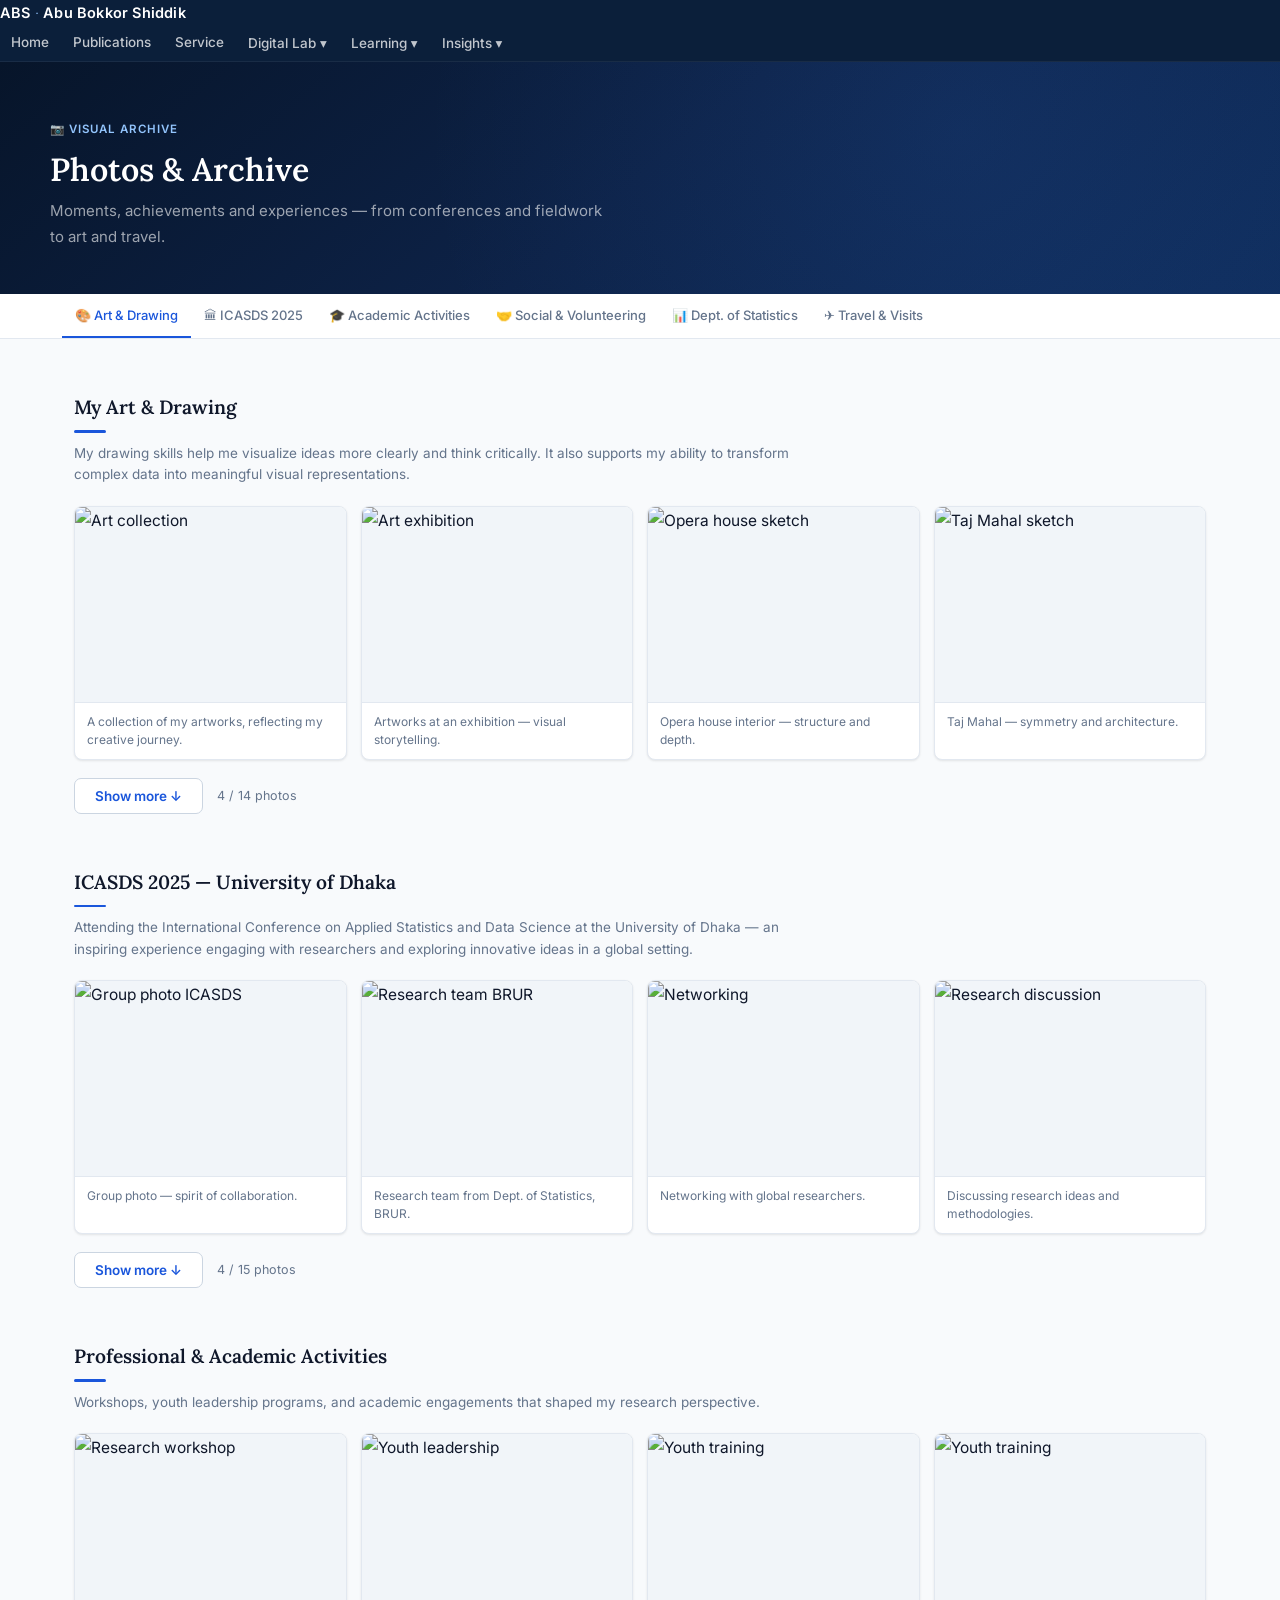
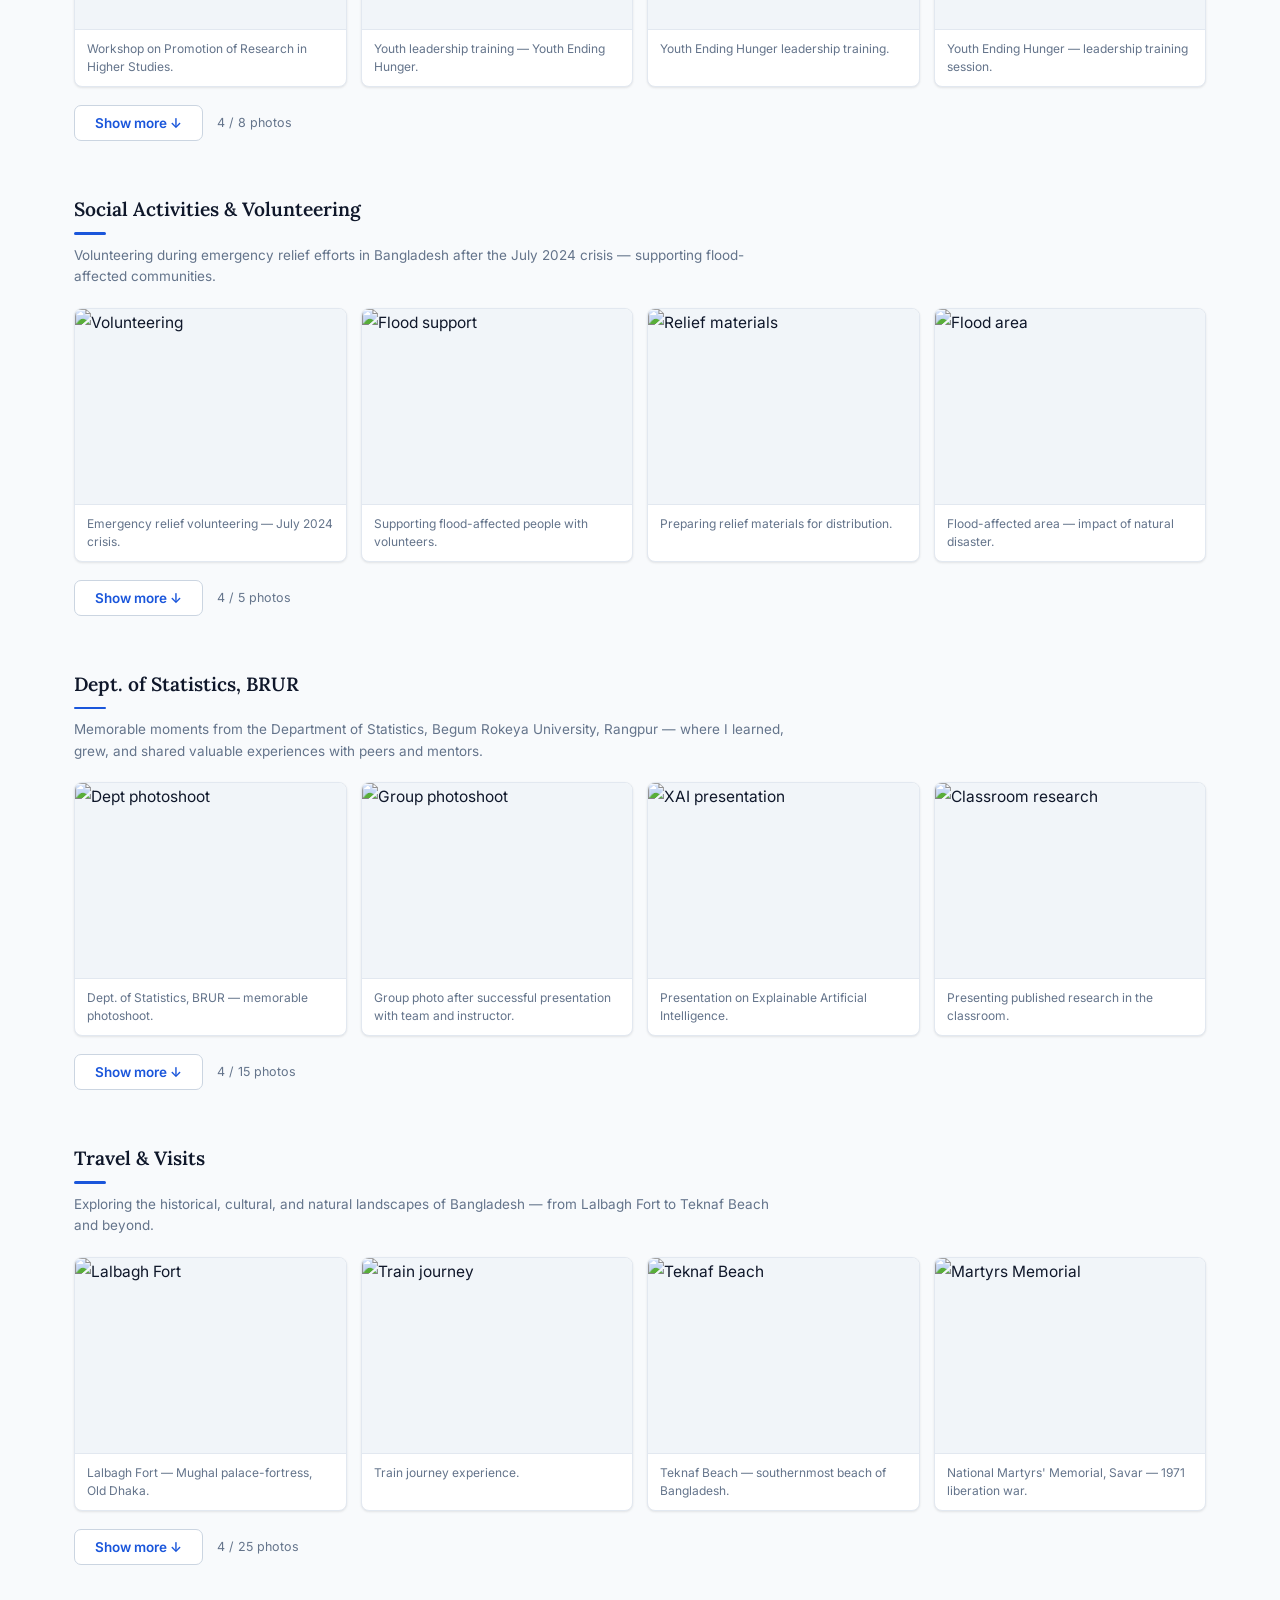
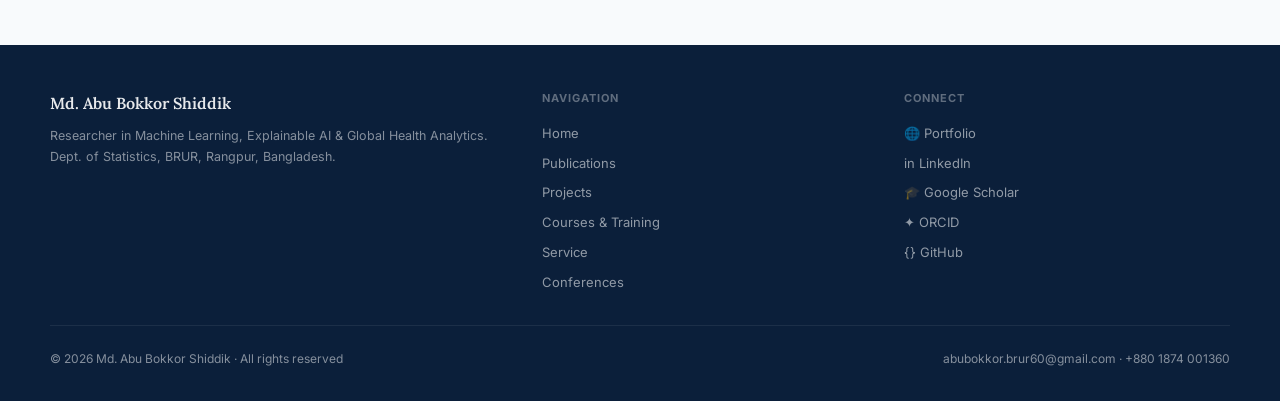
==== commit 774460c3: "Update archive.html" ====
--- a/archive.html
+++ b/archive.html
@@ -260,9 +260,11 @@
 
 <!-- ═══ NAVBAR ═══ -->
 <nav class="navbar">
-  <div class="nav-bar-inner">
-    <div class="nav-brand">
-      <a href="contact.html" style="color:white;">ABS<span> · </span>Abu Bokkor Shiddik</a>
+  <div class="nav-inner">
+      <div class="nav-brand">
+      <a href="contact.html" style="color:white;">
+        ABS<span> · </span>Abu Bokkor Shiddik
+      </a>
     </div>
     <div class="nav-links">
       <a href="home.html">Home</a>
@@ -302,31 +304,31 @@
       <a class="drawer-link" href="home.html">Home</a>
       <a class="drawer-link" href="publications.html">Publications</a>
       <a class="drawer-link" href="service.html">Service</a>
-      <div class="drawer-divider"></div>
-      <div class="drawer-section-label">Digital Lab</div>
+      <div class="drawer-div"></div>
+      <div class="drawer-sec">Digital Lab</div>
       <div class="drawer-sub">
-        <a class="drawer-link" href="projects.html">⚗ Projects</a>
-        <a class="drawer-link" href="data-code.html">💾 Data &amp; Code</a>
-        <a class="drawer-link" href="game.html">🎮 Games</a>
+        <a class="drawer-link" href="projects.html">Projects</a>
+        <a class="drawer-link" href="data-code.html">Data &amp; Code</a>
+<a class="drawer-link" href="game.html">🎮 Games</a>
+        
       </div>
-      <div class="drawer-divider"></div>
-      <div class="drawer-section-label">Learning &amp; Events</div>
+      <div class="drawer-div"></div>
+      <div class="drawer-sec">Learning &amp; Events</div>
       <div class="drawer-sub">
-        <a class="drawer-link" href="courses.html">🎓 Courses &amp; Training</a>
-        <a class="drawer-link" href="Learning Notes.html">📖 Learning Notes</a>
-        <a class="drawer-link" href="conference-and-workshop.html">🏛 Conferences &amp; Workshops</a>
+        <a class="drawer-link" href="courses.html">Courses &amp; Training</a>
+         <a class="drawer-link" href="Learning Notes.html">Learning Notes</a>
+        <a class="drawer-link" href="conference-and-workshop.html">Conferences &amp; Workshops</a>
       </div>
-      <div class="drawer-divider"></div>
-      <div class="drawer-section-label">Insights</div>
+      <div class="drawer-div"></div>
+      <div class="drawer-sec">Insights</div>
       <div class="drawer-sub">
-        <a class="drawer-link" href="insights.html">✍ Posts</a>
-        <a class="drawer-link" href="videos.html">▶ Videos</a>
-        <a class="drawer-link" href="archive.html">📷 Photos &amp; Archive</a>
+        <a class="drawer-link" href="insights.html">Posts</a>
+        <a class="drawer-link" href="videos.html">Videos</a>
+        <a class="drawer-link" href="archive.html">Photos &amp; Archive</a>
       </div>
     </div>
   </div>
 </nav>
-
 <!-- PAGE HERO -->
 <div class="page-hero">
   <div class="page-hero-inner">
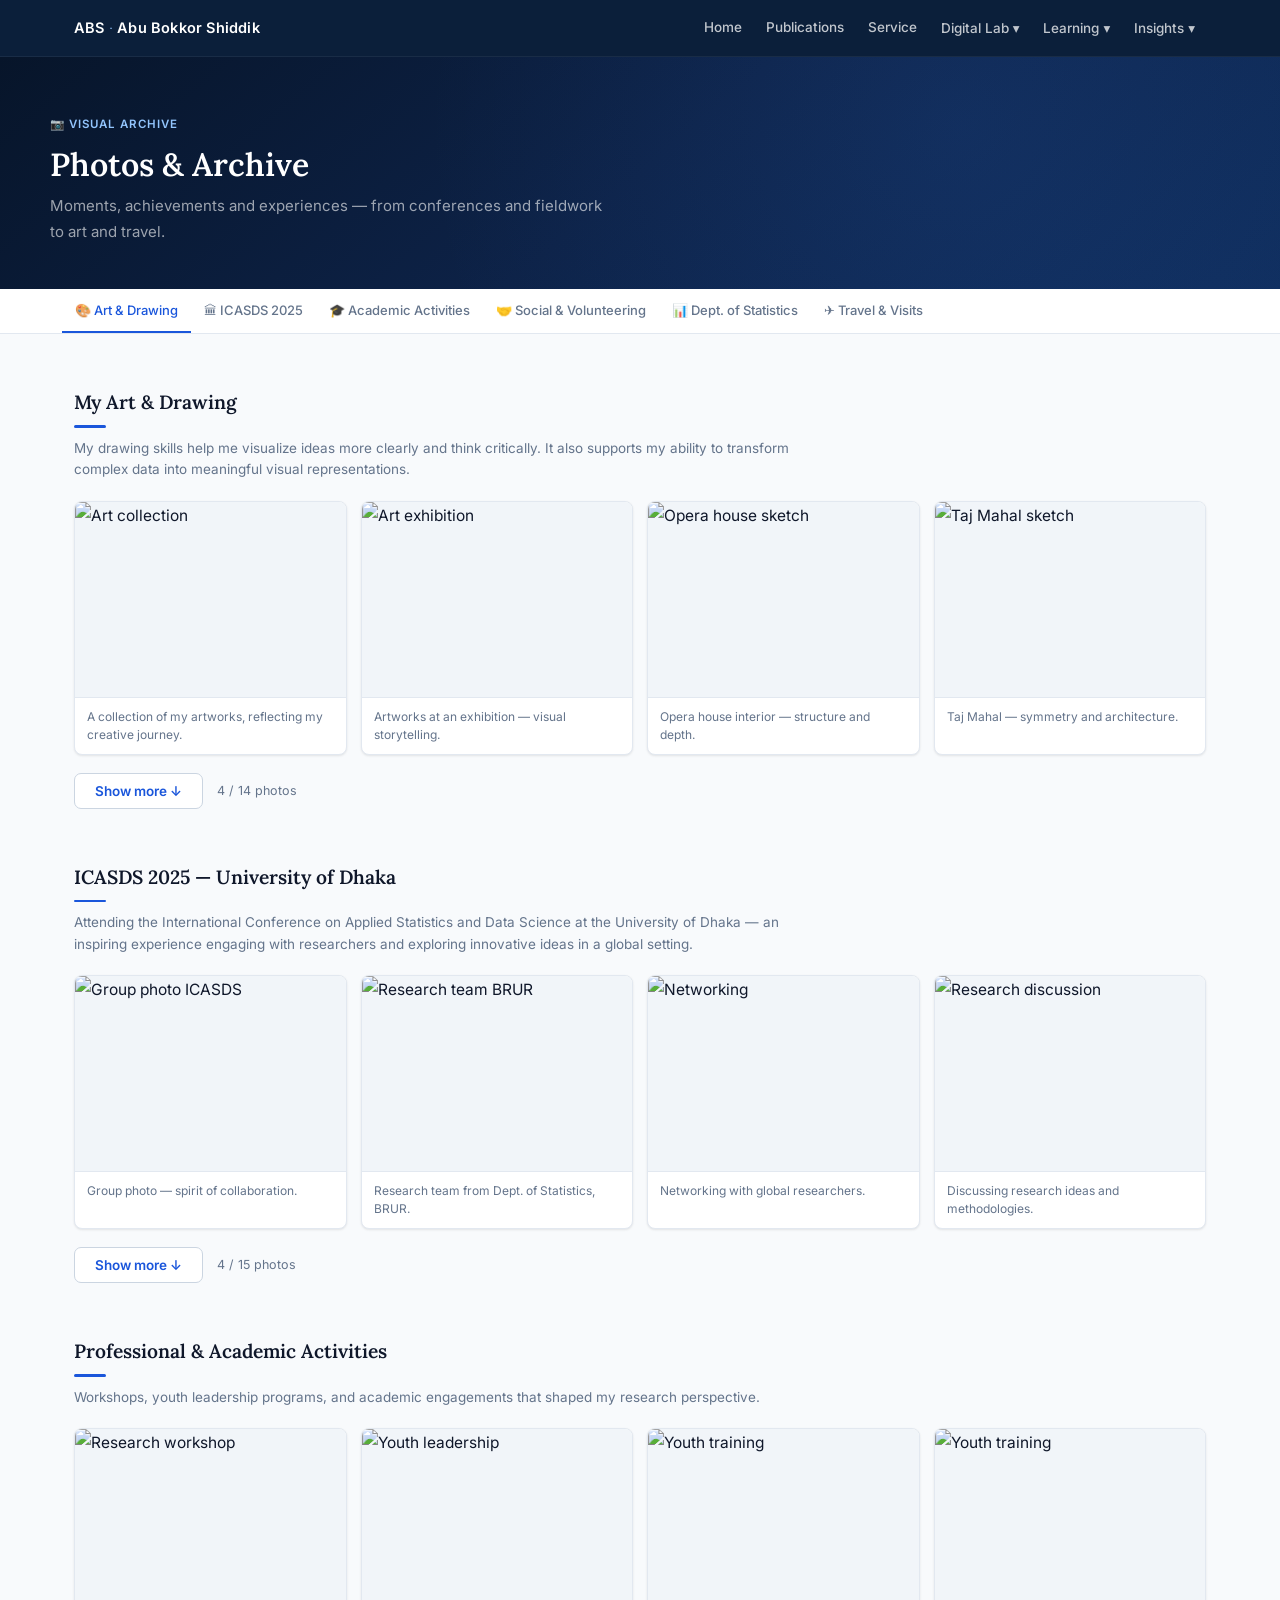
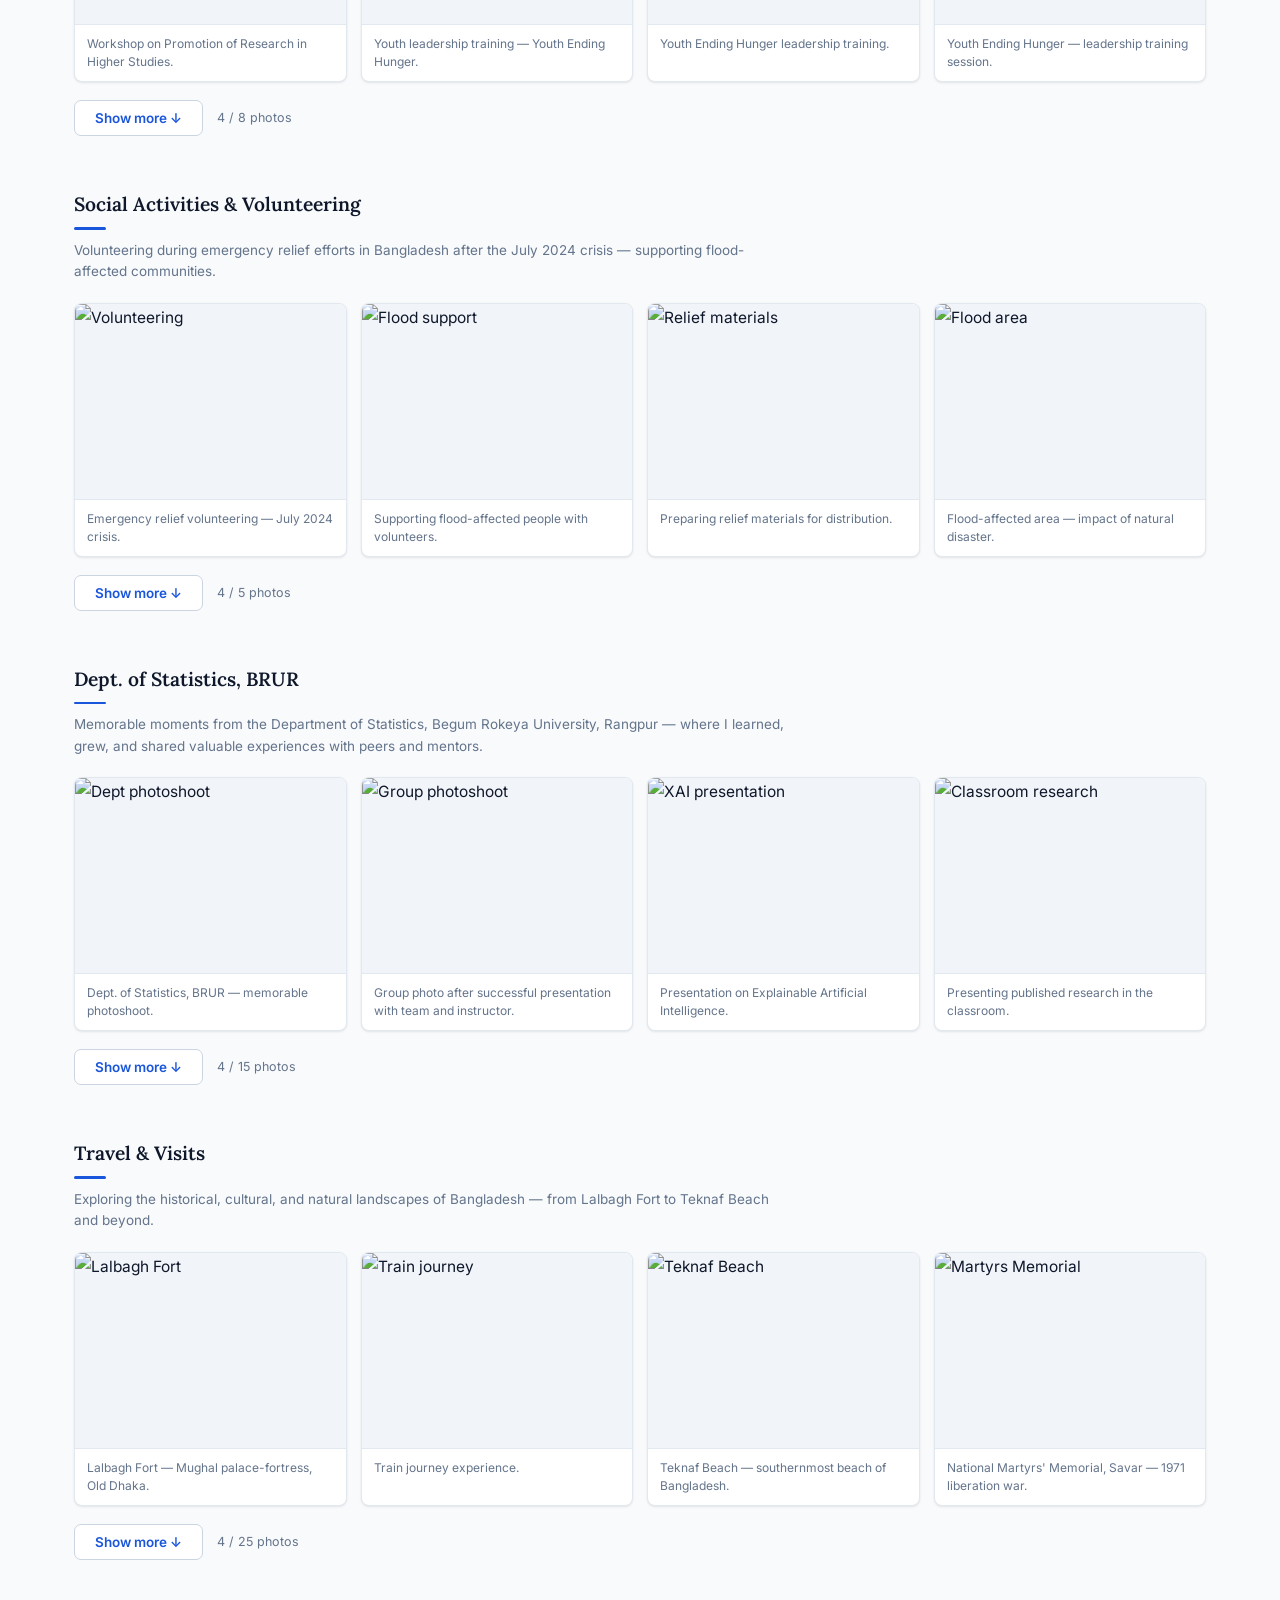
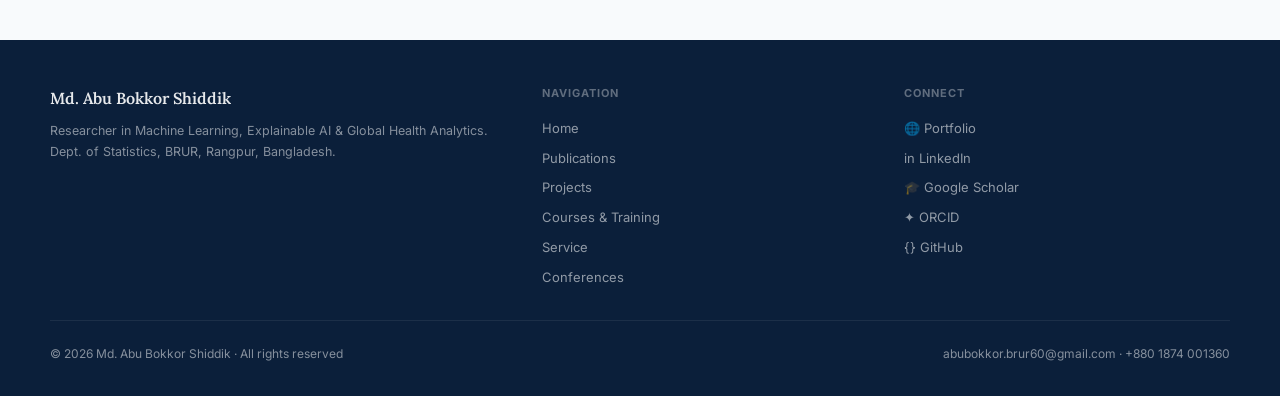
==== commit 83bbb997: "Update archive.html" ====
--- a/archive.html
+++ b/archive.html
@@ -260,11 +260,9 @@
 
 <!-- ═══ NAVBAR ═══ -->
 <nav class="navbar">
-  <div class="nav-inner">
-      <div class="nav-brand">
-      <a href="contact.html" style="color:white;">
-        ABS<span> · </span>Abu Bokkor Shiddik
-      </a>
+  <div class="nav-bar-inner">
+    <div class="nav-brand">
+      <a href="contact.html" style="color:white;">ABS<span> · </span>Abu Bokkor Shiddik</a>
     </div>
     <div class="nav-links">
       <a href="home.html">Home</a>
@@ -304,31 +302,31 @@
       <a class="drawer-link" href="home.html">Home</a>
       <a class="drawer-link" href="publications.html">Publications</a>
       <a class="drawer-link" href="service.html">Service</a>
-      <div class="drawer-div"></div>
-      <div class="drawer-sec">Digital Lab</div>
+      <div class="drawer-divider"></div>
+      <div class="drawer-section-label">Digital Lab</div>
       <div class="drawer-sub">
-        <a class="drawer-link" href="projects.html">Projects</a>
-        <a class="drawer-link" href="data-code.html">Data &amp; Code</a>
-<a class="drawer-link" href="game.html">🎮 Games</a>
-        
+        <a class="drawer-link" href="projects.html">⚗ Projects</a>
+        <a class="drawer-link" href="data-code.html">💾 Data &amp; Code</a>
+        <a class="drawer-link" href="game.html">🎮 Games</a>
       </div>
-      <div class="drawer-div"></div>
-      <div class="drawer-sec">Learning &amp; Events</div>
+      <div class="drawer-divider"></div>
+      <div class="drawer-section-label">Learning &amp; Events</div>
       <div class="drawer-sub">
-        <a class="drawer-link" href="courses.html">Courses &amp; Training</a>
-         <a class="drawer-link" href="Learning Notes.html">Learning Notes</a>
-        <a class="drawer-link" href="conference-and-workshop.html">Conferences &amp; Workshops</a>
+        <a class="drawer-link" href="courses.html">🎓 Courses &amp; Training</a>
+        <a class="drawer-link" href="Learning Notes.html">📖 Learning Notes</a>
+        <a class="drawer-link" href="conference-and-workshop.html">🏛 Conferences &amp; Workshops</a>
       </div>
-      <div class="drawer-div"></div>
-      <div class="drawer-sec">Insights</div>
+      <div class="drawer-divider"></div>
+      <div class="drawer-section-label">Insights</div>
       <div class="drawer-sub">
-        <a class="drawer-link" href="insights.html">Posts</a>
-        <a class="drawer-link" href="videos.html">Videos</a>
-        <a class="drawer-link" href="archive.html">Photos &amp; Archive</a>
+        <a class="drawer-link" href="insights.html">✍ Posts</a>
+        <a class="drawer-link" href="videos.html">▶ Videos</a>
+        <a class="drawer-link" href="archive.html">📷 Photos &amp; Archive</a>
       </div>
     </div>
   </div>
 </nav>
+  
 <!-- PAGE HERO -->
 <div class="page-hero">
   <div class="page-hero-inner">
